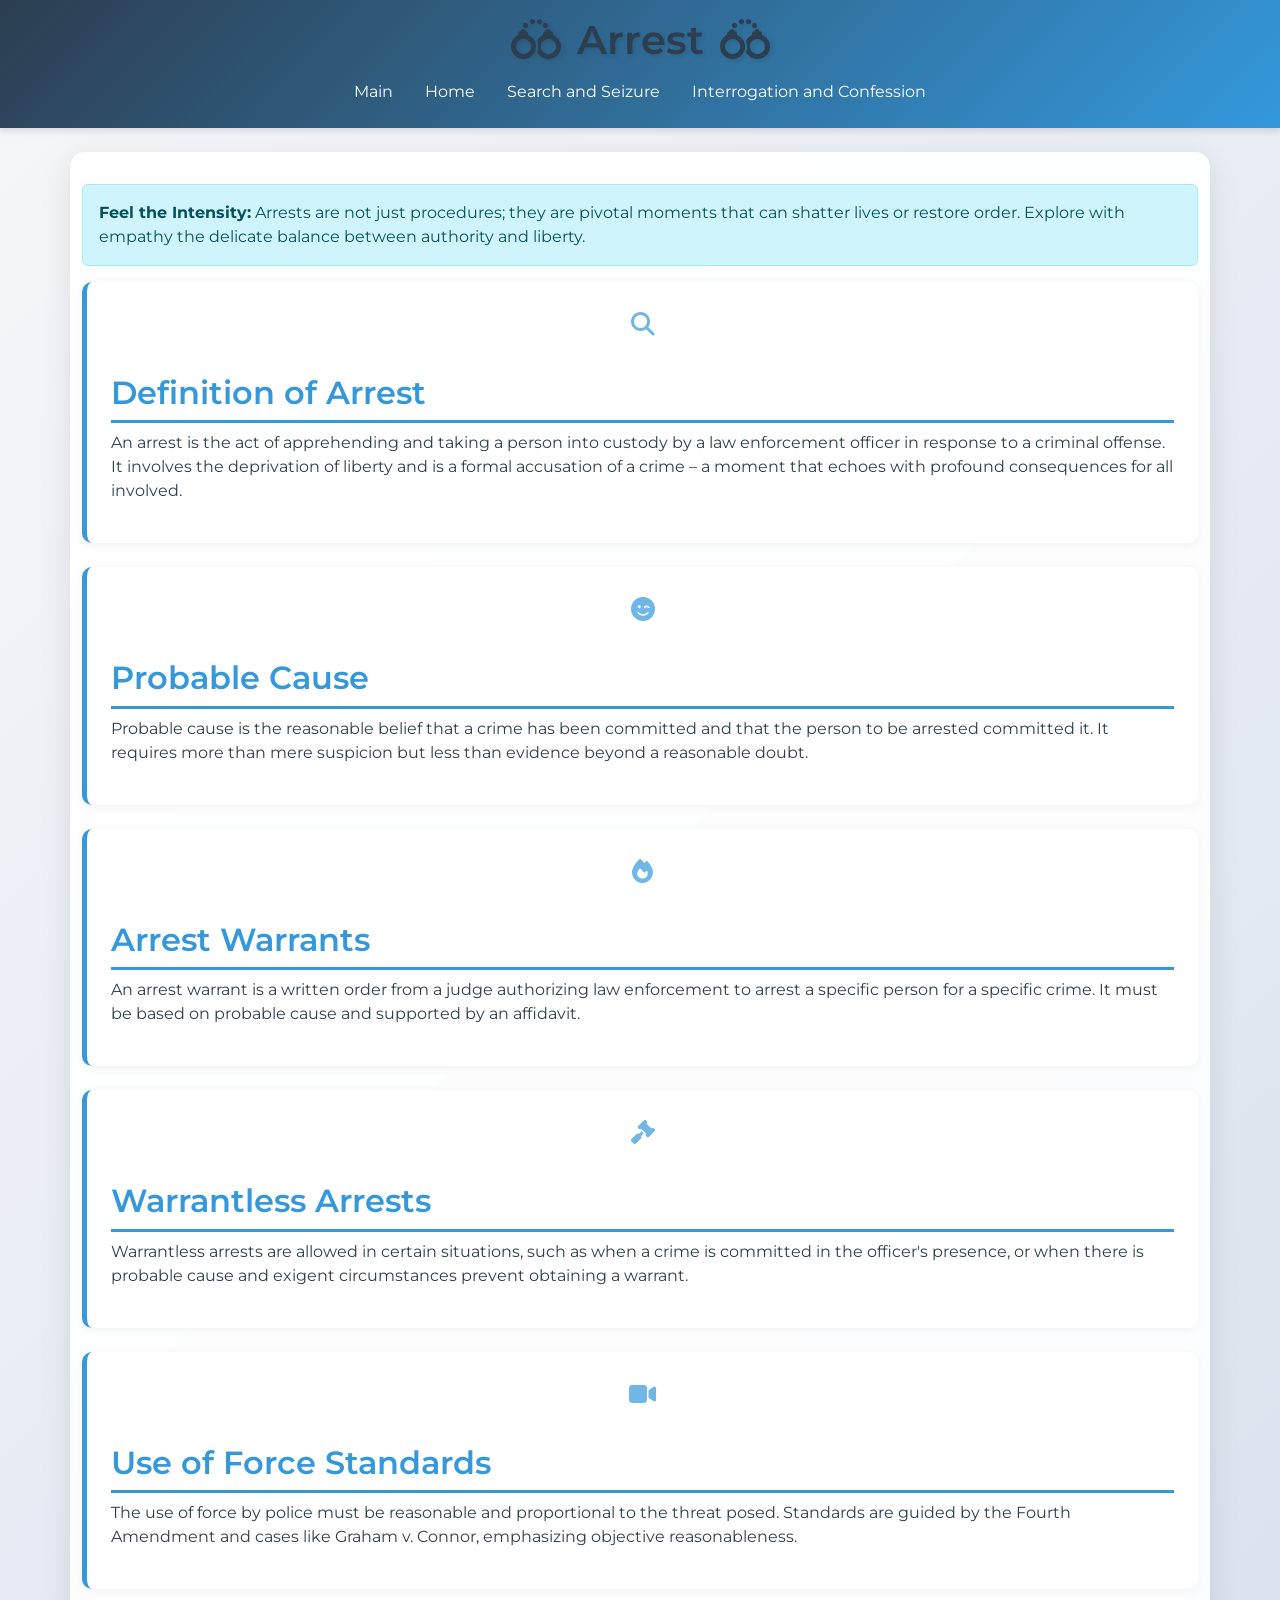
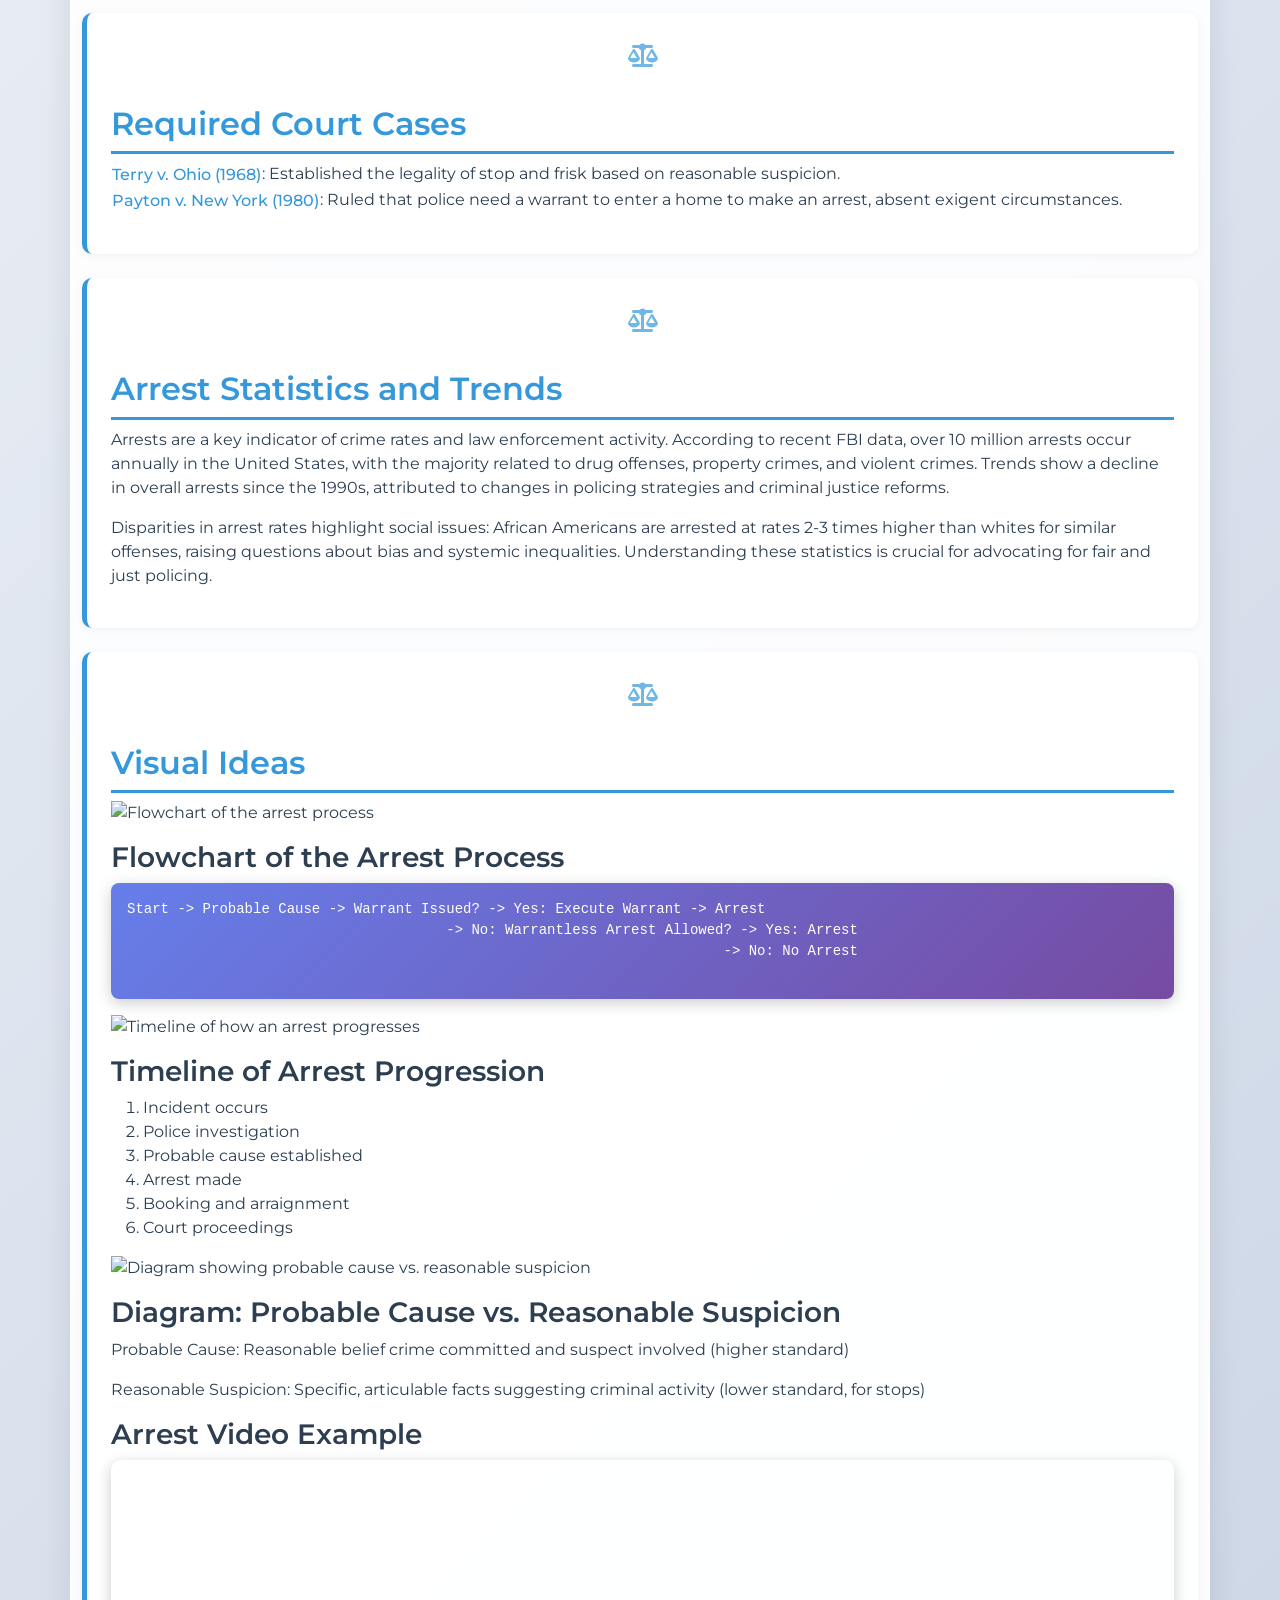
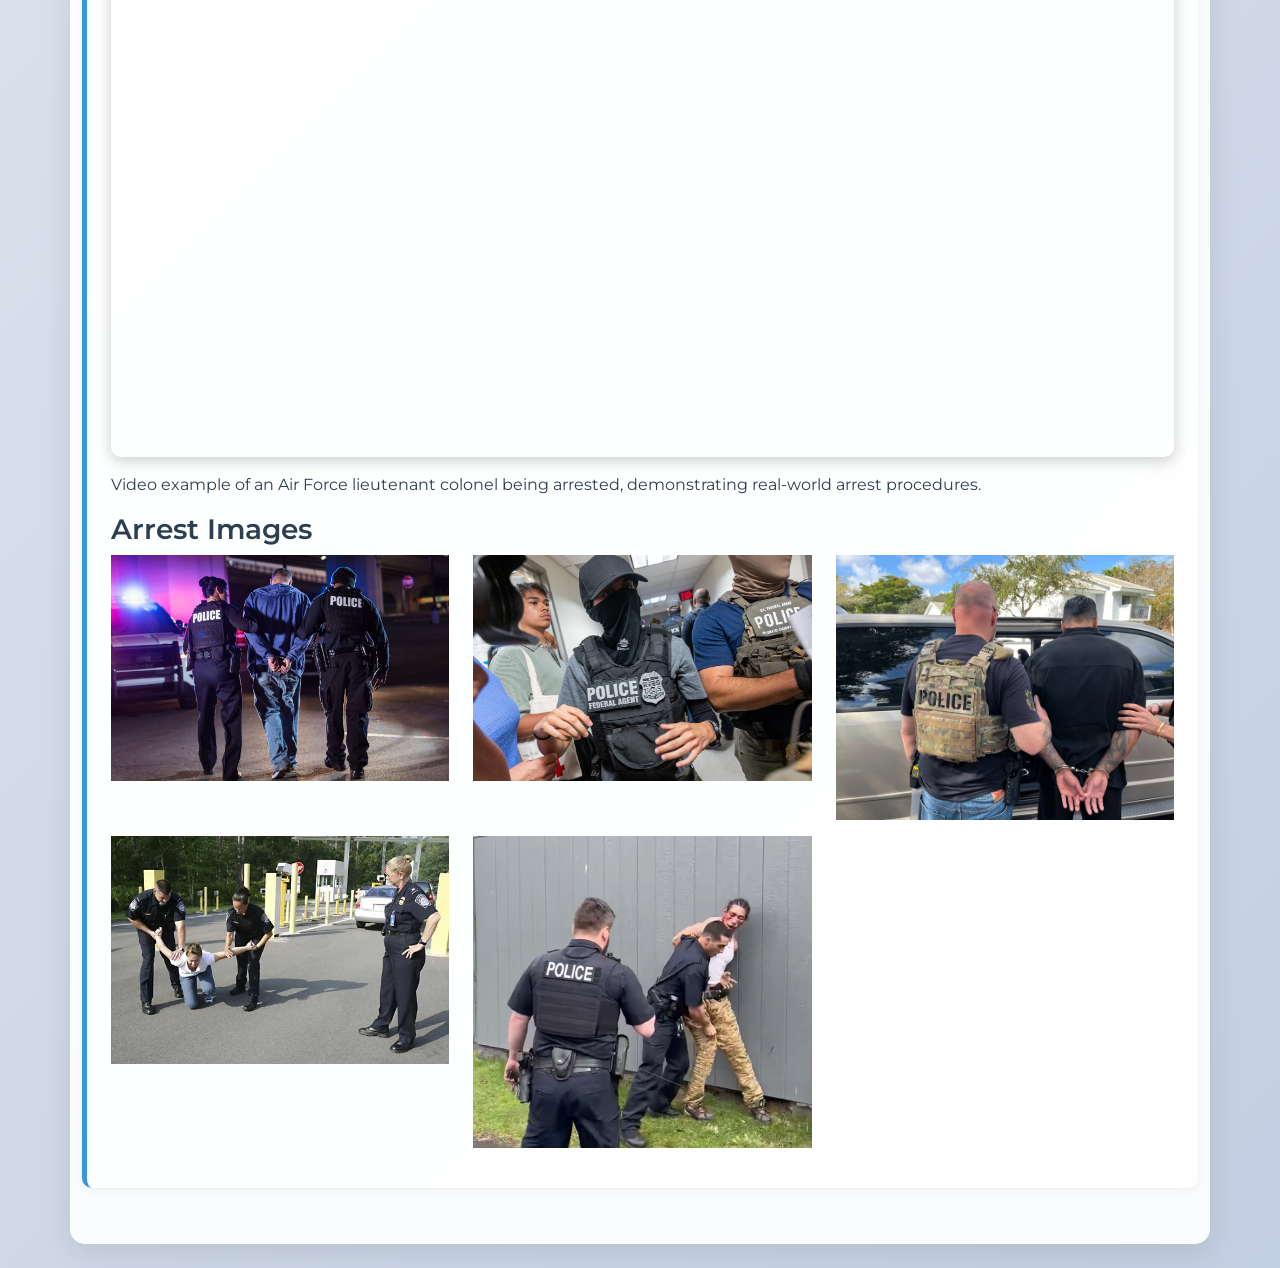
==== aresst.html @ c032b179 ":3" ====
<!DOCTYPE html>
<html lang="en">
<head>
    <meta charset="UTF-8">
    <meta name="viewport" content="width=device-width, initial-scale=1.0">
    <title>Arrest - Criminal Justice Education</title>
    <link href="https://cdn.jsdelivr.net/npm/bootstrap@5.3.0/dist/css/bootstrap.min.css" rel="stylesheet">
    <link rel="stylesheet" href="https://cdnjs.cloudflare.com/ajax/libs/font-awesome/6.4.0/css/all.min.css">
    <link rel="stylesheet" href="style.css">
</head>
<body>
    <header class="bg-dark text-white py-3">
        <div class="container">
            <h1 class="text-center"><i class="fas fa-handcuffs me-3"></i>Arrest<i class="fas fa-handcuffs ms-3"></i></h1>
            <nav>
                <ul class="nav justify-content-center">
                    <li class="nav-item"><a class="nav-link text-white" href="index.html">Main</a></li>
                    <li class="nav-item"><a class="nav-link text-white" href="Home.html">Home</a></li>
                    <li class="nav-item"><a class="nav-link text-white" href="SAS.html">Search and Seizure</a></li>
                    <li class="nav-item"><a class="nav-link text-white" href="confession.html">Interrogation and Confession</a></li>
                </ul>
            </nav>
        </div>
    </header>
    <main class="container my-4">
        <div class="alert alert-info" role="alert">
            <strong>Feel the Intensity:</strong> Arrests are not just procedures; they are pivotal moments that can shatter lives or restore order. Explore with empathy the delicate balance between authority and liberty.
        </div>
        <section class="mb-4">
            <h2>Definition of Arrest</h2>
            <p>An arrest is the act of apprehending and taking a person into custody by a law enforcement officer in response to a criminal offense. It involves the deprivation of liberty and is a formal accusation of a crime – a moment that echoes with profound consequences for all involved.</p>
        </section>
        <section class="mb-4">
            <h2>Probable Cause</h2>
            <p>Probable cause is the reasonable belief that a crime has been committed and that the person to be arrested committed it. It requires more than mere suspicion but less than evidence beyond a reasonable doubt.</p>
        </section>
        <section class="mb-4">
            <h2>Arrest Warrants</h2>
            <p>An arrest warrant is a written order from a judge authorizing law enforcement to arrest a specific person for a specific crime. It must be based on probable cause and supported by an affidavit.</p>
        </section>
        <section class="mb-4">
            <h2>Warrantless Arrests</h2>
            <p>Warrantless arrests are allowed in certain situations, such as when a crime is committed in the officer's presence, or when there is probable cause and exigent circumstances prevent obtaining a warrant.</p>
        </section>
        <section class="mb-4">
            <h2>Use of Force Standards</h2>
            <p>The use of force by police must be reasonable and proportional to the threat posed. Standards are guided by the Fourth Amendment and cases like Graham v. Connor, emphasizing objective reasonableness.</p>
        </section>
        <section class="mb-4">
            <h2>Required Court Cases</h2>
            <ul class="list-unstyled">
                <li><button type="button" class="btn btn-link p-0" data-bs-toggle="modal" data-bs-target="#terryModal">Terry v. Ohio (1968)</button>: Established the legality of stop and frisk based on reasonable suspicion.</li>
                <li><button type="button" class="btn btn-link p-0" data-bs-toggle="modal" data-bs-target="#paytonModal">Payton v. New York (1980)</button>: Ruled that police need a warrant to enter a home to make an arrest, absent exigent circumstances.</li>
            </ul>
        </section>
        <section class="mb-4">
            <h2>Arrest Statistics and Trends</h2>
            <p>Arrests are a key indicator of crime rates and law enforcement activity. According to recent FBI data, over 10 million arrests occur annually in the United States, with the majority related to drug offenses, property crimes, and violent crimes. Trends show a decline in overall arrests since the 1990s, attributed to changes in policing strategies and criminal justice reforms.</p>
            <p>Disparities in arrest rates highlight social issues: African Americans are arrested at rates 2-3 times higher than whites for similar offenses, raising questions about bias and systemic inequalities. Understanding these statistics is crucial for advocating for fair and just policing.</p>
        </section>
        <section class="mb-4">
            <h2>Visual Ideas</h2>
            <img src="images/arrest_flowchart.jpg" alt="Flowchart of the arrest process" class="img-fluid mb-3">
            <h3>Flowchart of the Arrest Process</h3>
            <pre>
Start -> Probable Cause -> Warrant Issued? -> Yes: Execute Warrant -> Arrest
                                      -> No: Warrantless Arrest Allowed? -> Yes: Arrest
                                                                       -> No: No Arrest
            </pre>
            <img src="images/arrest_timeline.jpg" alt="Timeline of how an arrest progresses" class="img-fluid mb-3">
            <h3>Timeline of Arrest Progression</h3>
            <ol>
                <li>Incident occurs</li>
                <li>Police investigation</li>
                <li>Probable cause established</li>
                <li>Arrest made</li>
                <li>Booking and arraignment</li>
                <li>Court proceedings</li>
            </ol>
            <img src="images/probable_cause_diagram.jpg" alt="Diagram showing probable cause vs. reasonable suspicion" class="img-fluid mb-3">
            <h3>Diagram: Probable Cause vs. Reasonable Suspicion</h3>
            <p>Probable Cause: Reasonable belief crime committed and suspect involved (higher standard)</p>
            <p>Reasonable Suspicion: Specific, articulable facts suggesting criminal activity (lower standard, for stops)</p>
            <h3>Arrest Video Example</h3>
            <div class="ratio ratio-16x9 mb-3">
                <iframe width="560" height="315" src="https://www.youtube.com/embed/EtViJt5tF10?si=zy9klTlZizuIsmFe" title="YouTube video player" frameborder="0" allow="accelerometer; autoplay; clipboard-write; encrypted-media; gyroscope; picture-in-picture; web-share" referrerpolicy="strict-origin-when-cross-origin" allowfullscreen></iframe>
            </div>
            <p>Video example of an Air Force lieutenant colonel being arrested, demonstrating real-world arrest procedures.</p>
            <h3>Arrest Images</h3>
            <div class="row">
                <div class="col-md-4 mb-3">
                    <img src="images/Arrest/Arrest_1.jpg" alt="Arrest scene 1" class="img-fluid">
                </div>
                <div class="col-md-4 mb-3">
                    <img src="images/Arrest/Arrest_2.jpg" alt="Arrest scene 2" class="img-fluid">
                </div>
                <div class="col-md-4 mb-3">
                    <img src="images/Arrest/Arrest_3.jpeg" alt="Arrest scene 3" class="img-fluid">
                </div>
                <div class="col-md-4 mb-3">
                    <img src="images/Arrest/Arrest_4.webp" alt="Arrest scene 4" class="img-fluid">
                </div>
                <div class="col-md-4 mb-3">
                    <img src="images/Arrest/Arrest_5.avif" alt="Arrest scene 5" class="img-fluid">
                </div>
            </div>
        </section>
    </main>

    <!-- Modals -->
    <div class="modal fade" id="terryModal" tabindex="-1">
        <div class="modal-dialog">
            <div class="modal-content">
                <div class="modal-header">
                    <h5 class="modal-title">Terry v. Ohio (1968)</h5>
                    <button type="button" class="btn-close" data-bs-dismiss="modal"></button>
                </div>
                <div class="modal-body">
                    <p>This landmark Supreme Court case established the "stop and frisk" doctrine. It allows police to briefly detain and pat down suspects based on reasonable suspicion of criminal activity, rather than requiring probable cause for a full search.</p>
                </div>
            </div>
        </div>
    </div>

    <div class="modal fade" id="paytonModal" tabindex="-1">
        <div class="modal-dialog">
            <div class="modal-content">
                <div class="modal-header">
                    <h5 class="modal-title">Payton v. New York (1980)</h5>
                    <button type="button" class="btn-close" data-bs-dismiss="modal"></button>
                </div>
                <div class="modal-body">
                    <p>The Court ruled that police generally need a warrant to enter a suspect's home to make an arrest. This decision strengthened Fourth Amendment protections against warrantless home entries, except in cases of exigent circumstances.</p>
                </div>
            </div>
        </div>
    </div>

    <script src="https://cdn.jsdelivr.net/npm/bootstrap@5.3.0/dist/js/bootstrap.bundle.min.js"></script>
</body>
</html>
---- style.css ----
/* Import Google Fonts */
@import url('https://fonts.googleapis.com/css2?family=Montserrat:wght@300;400;500;600;700&display=swap');

/* Custom styles for Criminal Justice Education site */
body {
    font-family: 'Montserrat', sans-serif;
    background: linear-gradient(135deg, #f5f7fa 0%, #c3cfe2 100%);
    min-height: 100vh;
    color: #2c3e50;
}

header {
    background: linear-gradient(135deg, #2c3e50 0%, #3498db 100%);
    box-shadow: 0 4px 6px rgba(0, 0, 0, 0.1);
}

h1, h2, h3 {
    font-weight: 600;
    color: #2c3e50;
}

h1 {
    font-size: 2.5rem;
    text-shadow: 2px 2px 4px rgba(0, 0, 0, 0.1);
}

h2 {
    color: #3498db;
    border-bottom: 3px solid #3498db;
    padding-bottom: 0.5rem;
    margin-top: 2rem;
}

main {
    background: rgba(255, 255, 255, 0.9);
    border-radius: 15px;
    box-shadow: 0 8px 32px rgba(0, 0, 0, 0.1);
    backdrop-filter: blur(10px);
    margin: 2rem auto;
    padding: 2rem;
}

section {
    margin-bottom: 2rem;
    padding: 1.5rem;
    background: rgba(255, 255, 255, 0.8);
    border-radius: 10px;
    box-shadow: 0 2px 10px rgba(0, 0, 0, 0.05);
    transition: transform 0.3s ease, box-shadow 0.3s ease;
}

section:hover {
    transform: translateY(-5px);
    box-shadow: 0 4px 20px rgba(0, 0, 0, 0.1);
}

pre {
    background: linear-gradient(135deg, #667eea 0%, #764ba2 100%);
    color: white;
    padding: 1rem;
    border-radius: 8px;
    font-family: 'Courier New', monospace;
    box-shadow: 0 4px 15px rgba(0, 0, 0, 0.2);
}

.table {
    background: white;
    border-radius: 8px;
    overflow: hidden;
    box-shadow: 0 2px 10px rgba(0, 0, 0, 0.1);
}

.btn-link {
    color: #3498db;
    font-weight: 500;
    text-decoration: none;
    transition: color 0.3s ease;
}

.btn-link:hover {
    color: #2980b9;
    text-decoration: underline;
}

.modal-content {
    border-radius: 15px;
    border: none;
    box-shadow: 0 10px 40px rgba(0, 0, 0, 0.2);
}

.modal-header {
    background: linear-gradient(135deg, #3498db 0%, #2980b9 100%);
    color: white;
    border-radius: 15px 15px 0 0;
}

.modal-body {
    background: #f8f9fa;
    padding: 2rem;
}

.ratio {
    border-radius: 10px;
    overflow: hidden;
    box-shadow: 0 4px 15px rgba(0, 0, 0, 0.2);
}

/* Add some justice-themed icons */
section::before {
    content: "\f24e"; /* fa-balance-scale */
    font-family: "Font Awesome 6 Free";
    font-weight: 900;
    font-size: 1.5rem;
    display: block;
    text-align: center;
    margin-bottom: 1rem;
    color: #3498db;
    opacity: 0.7;
}

/* Different icons for different sections */
section:nth-child(1)::before { content: "\f0e3"; } /* fa-handcuffs for arrest */
section:nth-child(2)::before { content: "\f002"; } /* fa-search for search */
section:nth-child(3)::before { content: "\f4da"; } /* fa-book for warrants */
section:nth-child(4)::before { content: "\f06d"; } /* fa-fire-extinguisher for force */
section:nth-child(5)::before { content: "\f0e3"; } /* fa-handcuffs for cases */
section:nth-child(6)::before { content: "\f03d"; } /* fa-image for visuals */

/* Add animations */
@keyframes fadeInUp {
    from {
        opacity: 0;
        transform: translateY(30px);
    }
    to {
        opacity: 1;
        transform: translateY(0);
    }
}

section {
    animation: fadeInUp 0.6s ease-out;
}

/* Button hover effects */
.btn-link {
    position: relative;
    overflow: hidden;
}

.btn-link::before {
    content: '';
    position: absolute;
    bottom: 0;
    left: 0;
    width: 0;
    height: 2px;
    background: #3498db;
    transition: width 0.3s ease;
}

.btn-link:hover::before {
    width: 100%;
}

/* Card-like sections */
section {
    border-left: 5px solid #3498db;
}

/* Responsive adjustments */
@media (max-width: 768px) {
    h1 {
        font-size: 2rem;
    }
    main {
        margin: 1rem;
        padding: 1rem;
    }
    section {
        padding: 1rem;
    }
}

/* Custom scrollbar */
::-webkit-scrollbar {
    width: 8px;
}

::-webkit-scrollbar-track {
    background: #f1f1f1;
}

::-webkit-scrollbar-thumb {
    background: #3498db;
    border-radius: 4px;
}

::-webkit-scrollbar-thumb:hover {
    background: #2980b9;
}
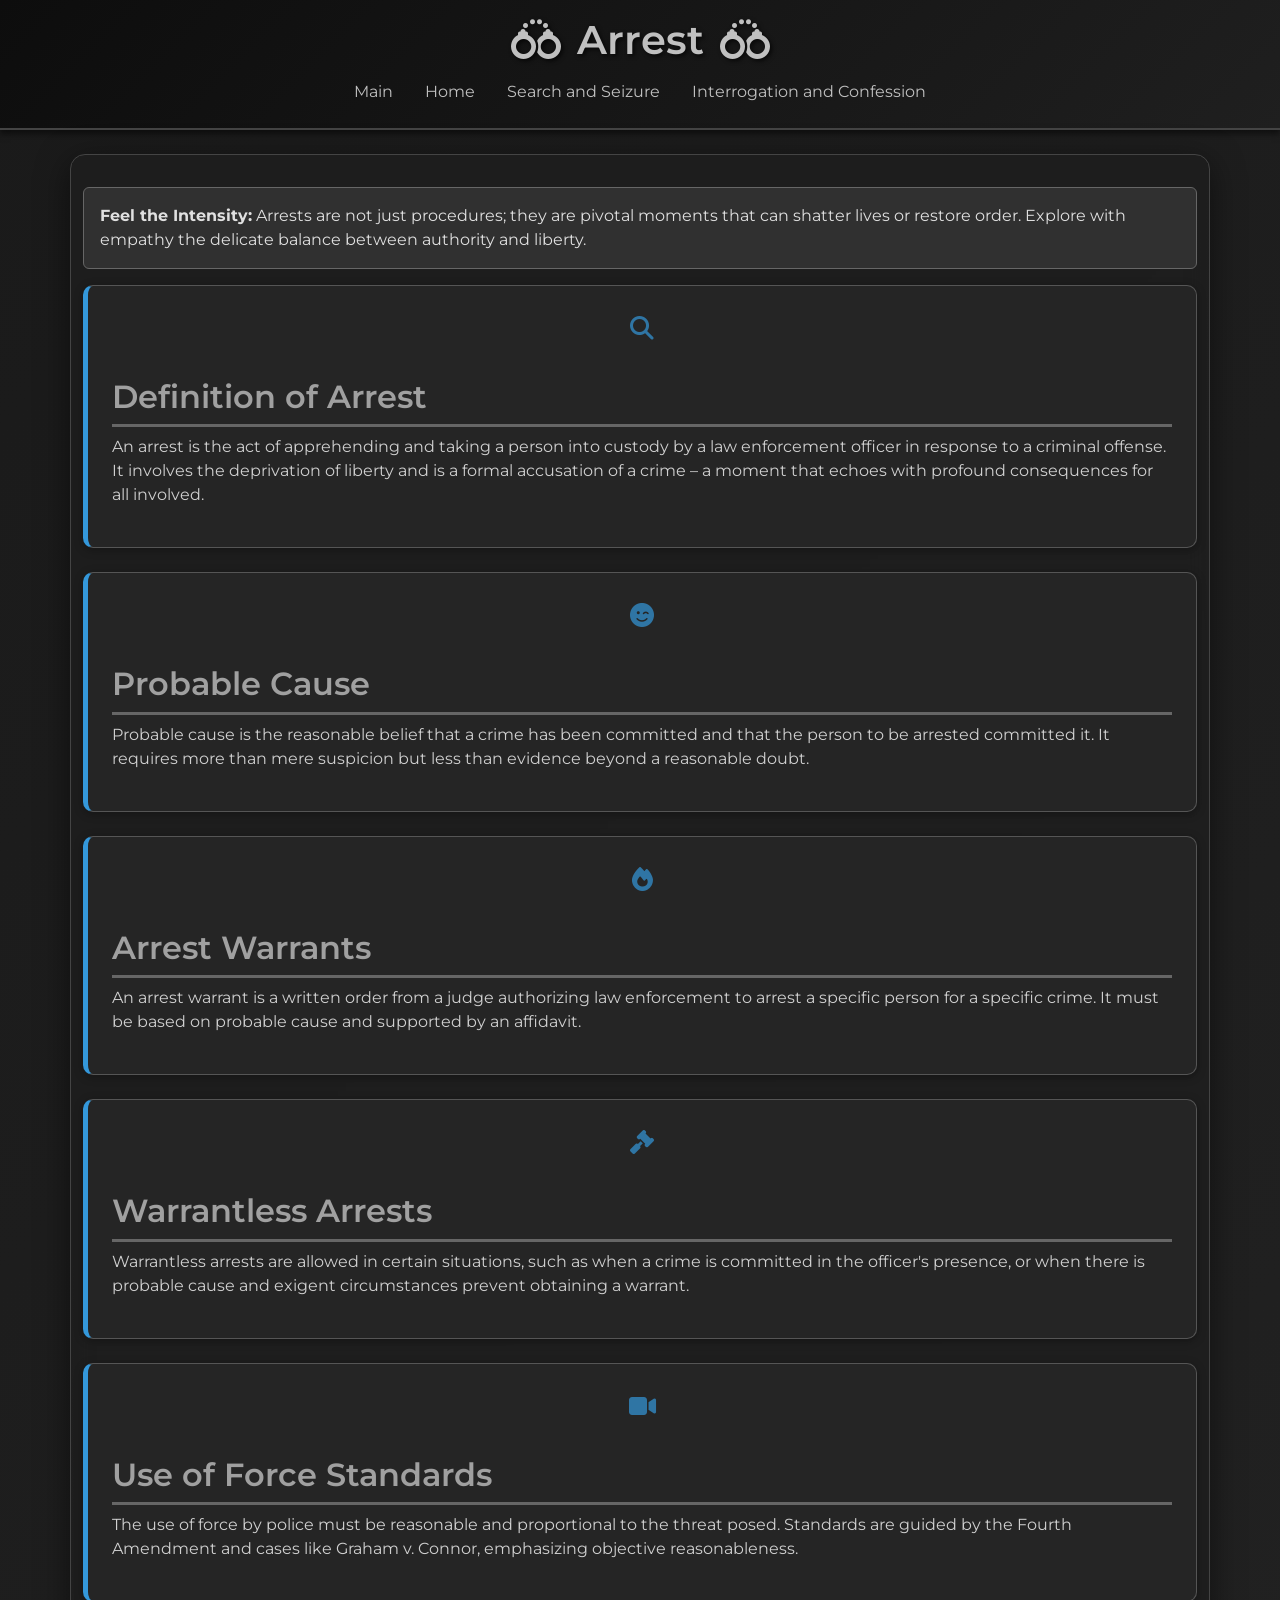
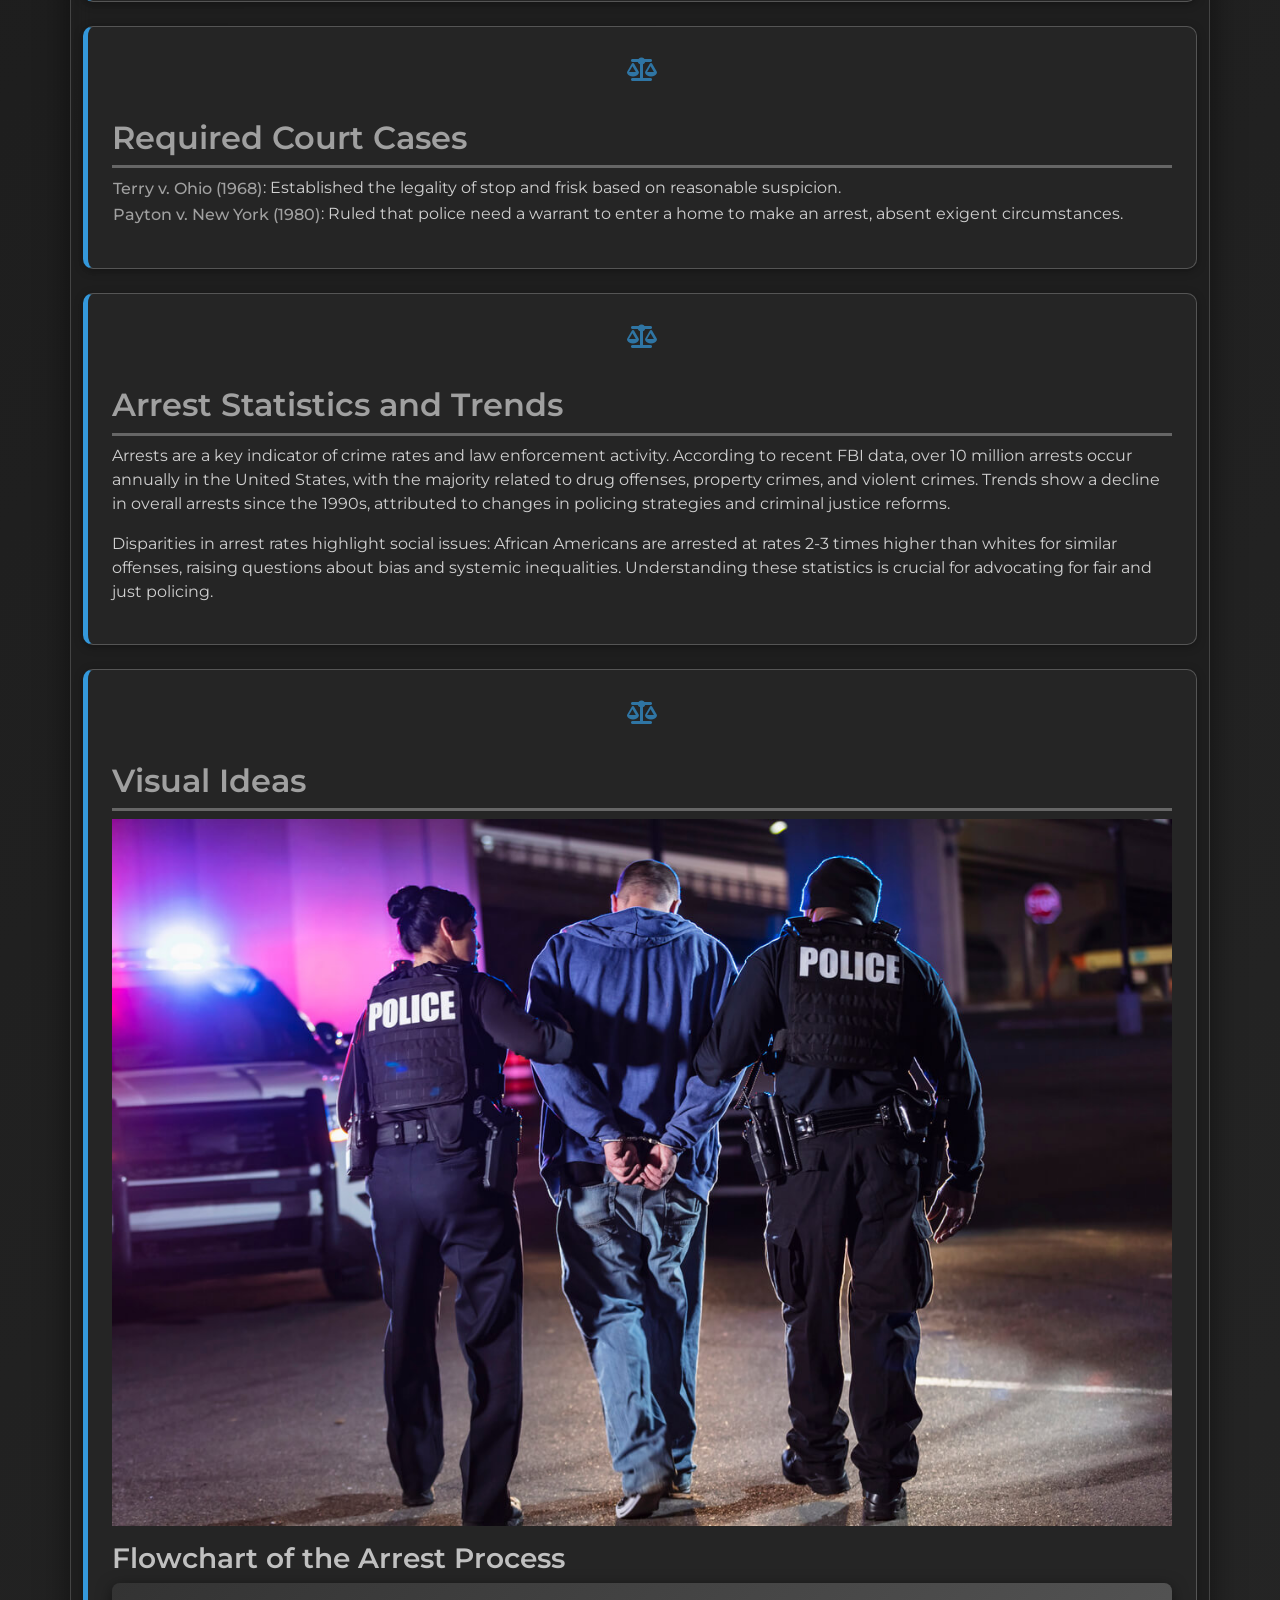
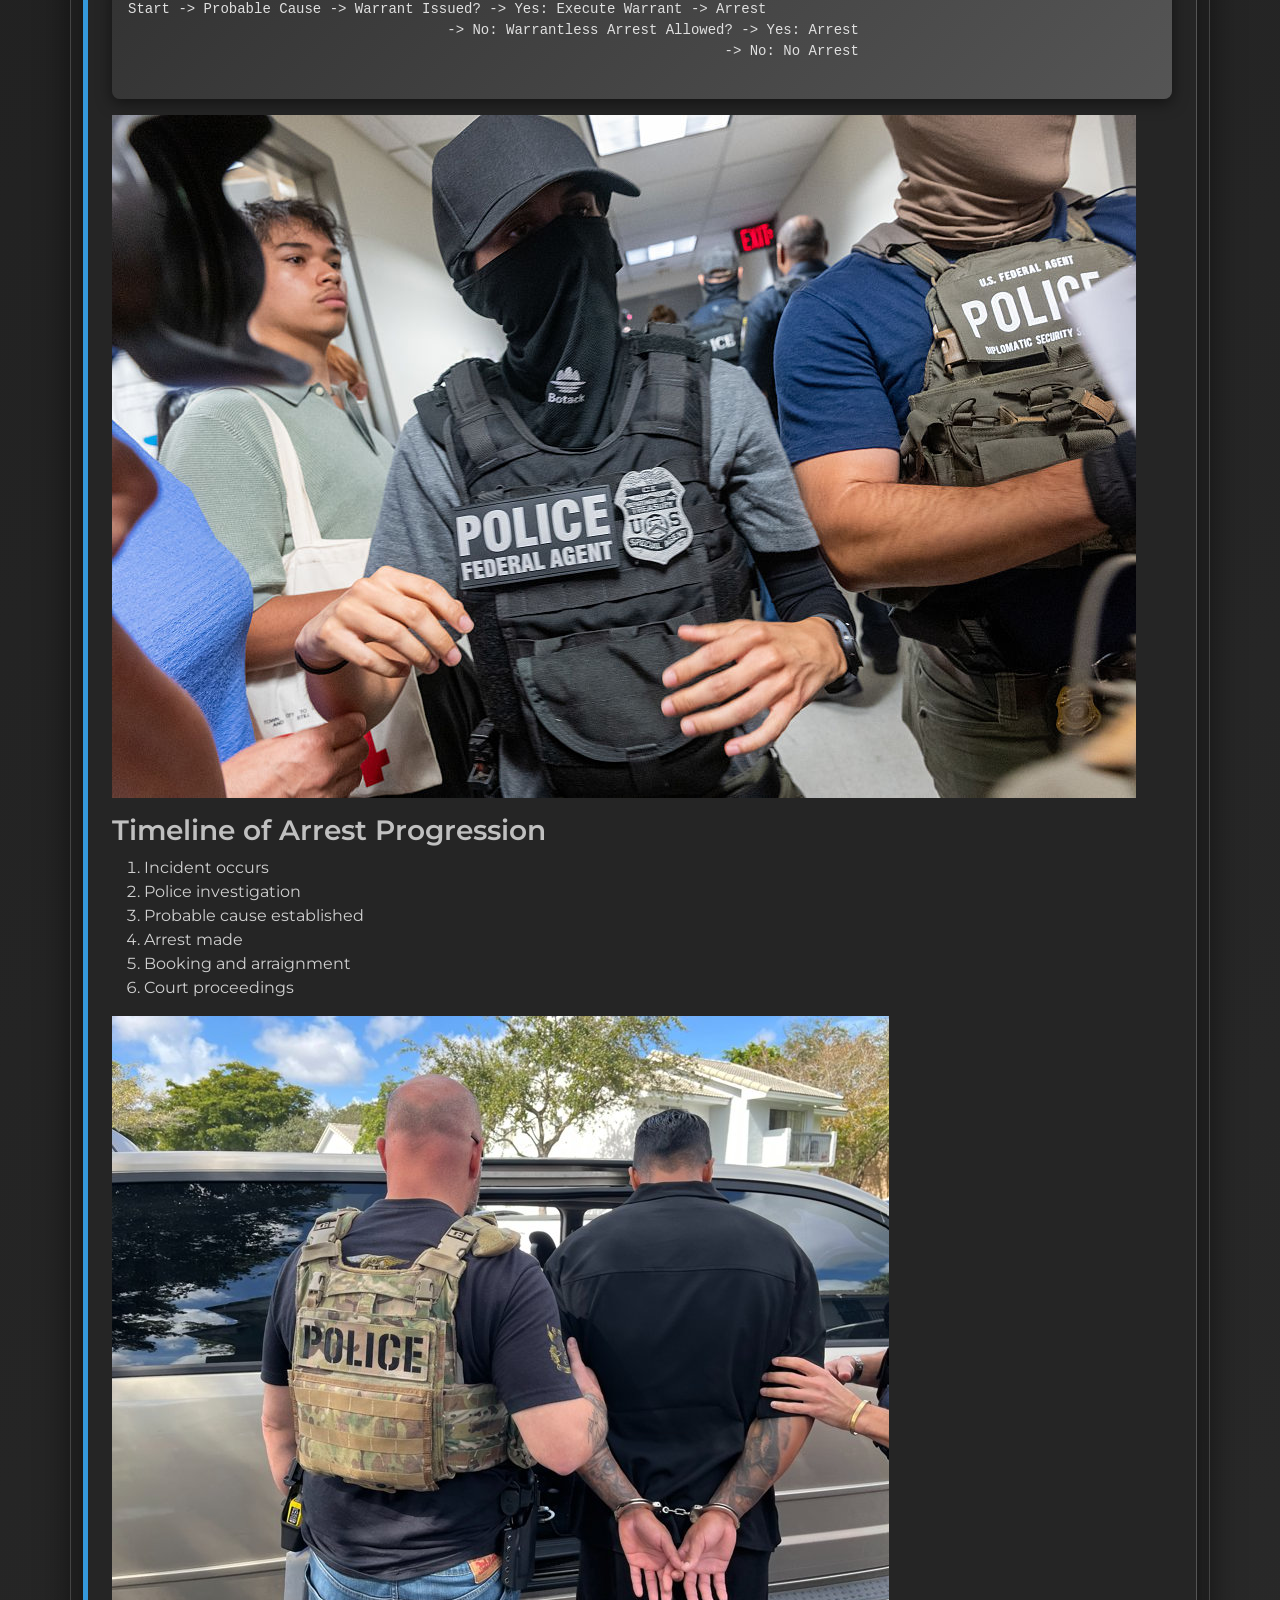
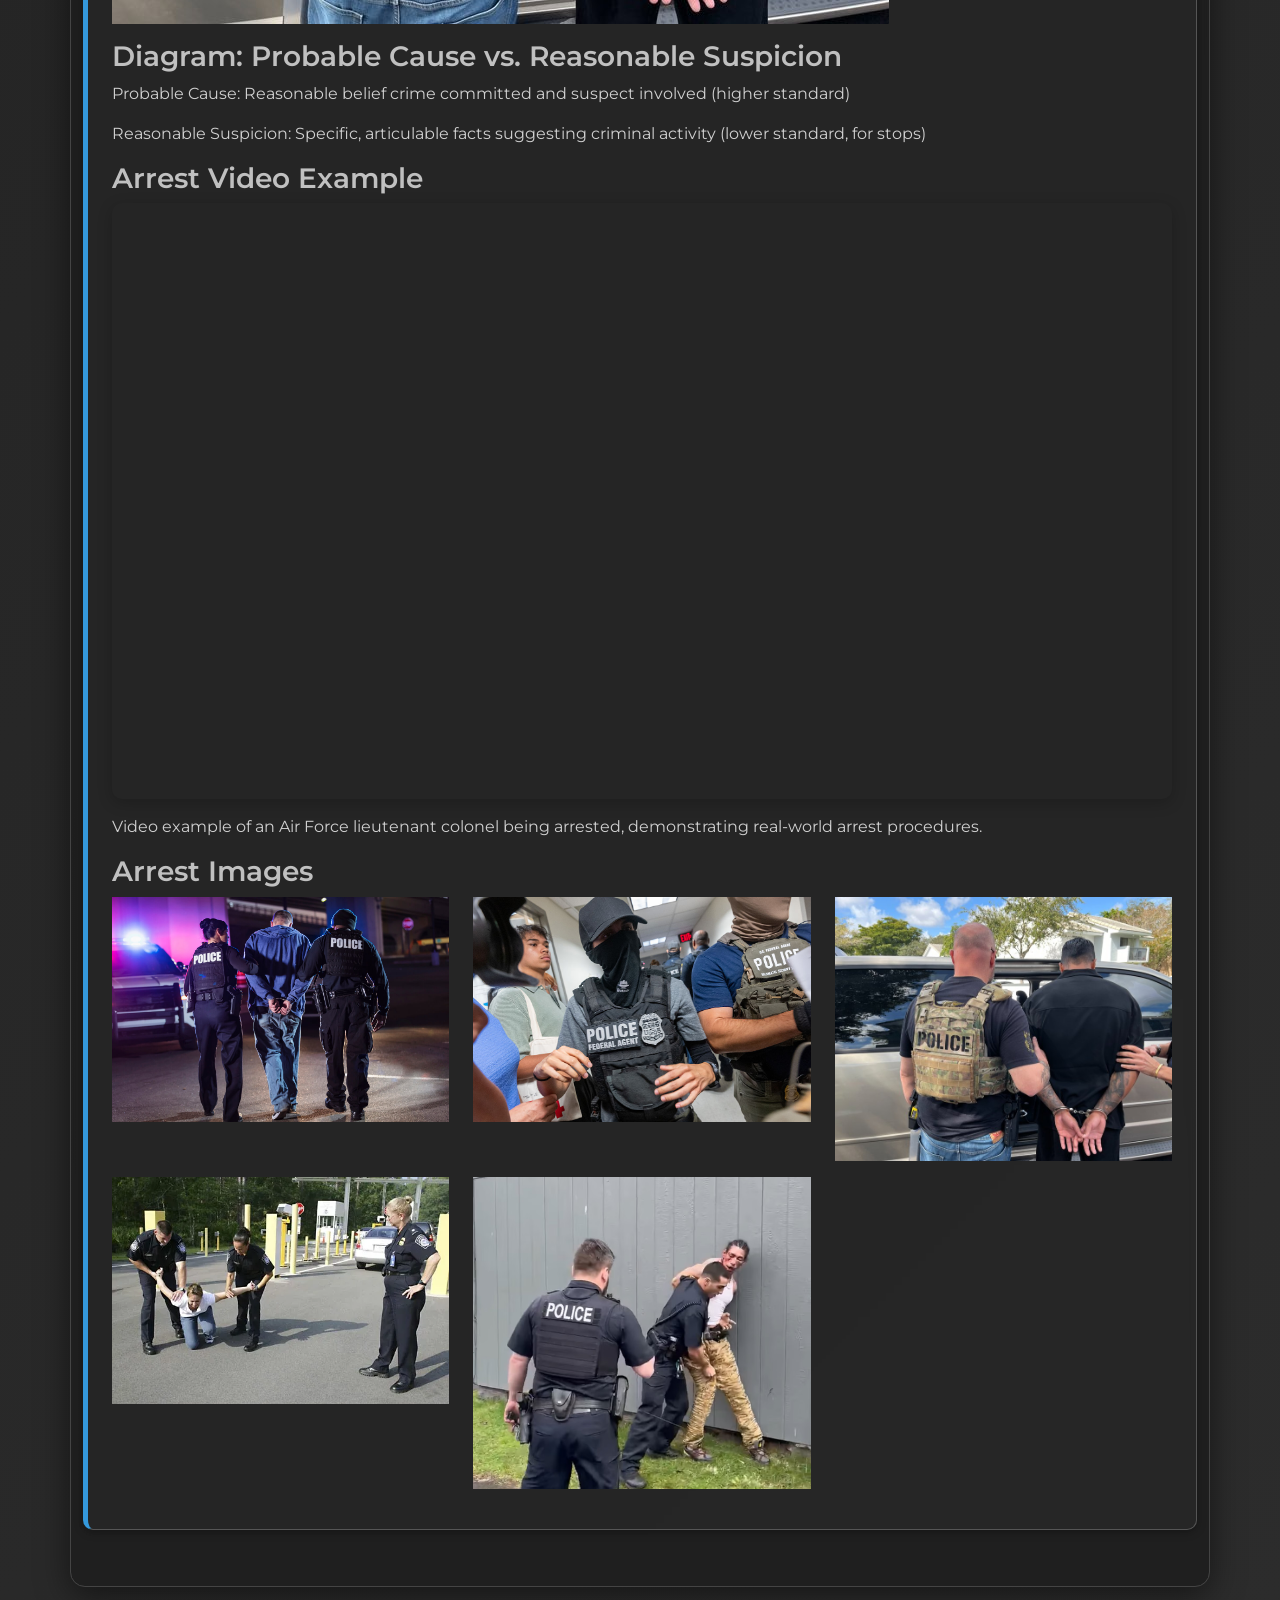
==== commit b093010f: "Reworks" ====
--- a/aresst.html
+++ b/aresst.html
@@ -60,14 +60,14 @@
         </section>
         <section class="mb-4">
             <h2>Visual Ideas</h2>
-            <img src="images/arrest_flowchart.jpg" alt="Flowchart of the arrest process" class="img-fluid mb-3">
+            <img src="images/Arrest/Arrest_1.jpg" alt="Flowchart of the arrest process" class="img-fluid mb-3">
             <h3>Flowchart of the Arrest Process</h3>
             <pre>
 Start -> Probable Cause -> Warrant Issued? -> Yes: Execute Warrant -> Arrest
                                       -> No: Warrantless Arrest Allowed? -> Yes: Arrest
                                                                        -> No: No Arrest
             </pre>
-            <img src="images/arrest_timeline.jpg" alt="Timeline of how an arrest progresses" class="img-fluid mb-3">
+            <img src="images/Arrest/Arrest_2.jpg" alt="Timeline of how an arrest progresses" class="img-fluid mb-3">
             <h3>Timeline of Arrest Progression</h3>
             <ol>
                 <li>Incident occurs</li>
@@ -77,7 +77,7 @@
                 <li>Booking and arraignment</li>
                 <li>Court proceedings</li>
             </ol>
-            <img src="images/probable_cause_diagram.jpg" alt="Diagram showing probable cause vs. reasonable suspicion" class="img-fluid mb-3">
+            <img src="images/Arrest/Arrest_3.jpeg" alt="Diagram showing probable cause vs. reasonable suspicion" class="img-fluid mb-3">
             <h3>Diagram: Probable Cause vs. Reasonable Suspicion</h3>
             <p>Probable Cause: Reasonable belief crime committed and suspect involved (higher standard)</p>
             <p>Reasonable Suspicion: Specific, articulable facts suggesting criminal activity (lower standard, for stops)</p>
--- a/style.css
+++ b/style.css
@@ -1,85 +1,134 @@
 /* Import Google Fonts */
 @import url('https://fonts.googleapis.com/css2?family=Montserrat:wght@300;400;500;600;700&display=swap');
 
-/* Custom styles for Criminal Justice Education site */
+/* Custom styles for Criminal Justice Education site - Gloomy Theme */
 body {
     font-family: 'Montserrat', sans-serif;
-    background: linear-gradient(135deg, #f5f7fa 0%, #c3cfe2 100%);
+    background: linear-gradient(135deg, #1a1a1a 0%, #2c2c2c 100%);
     min-height: 100vh;
-    color: #2c3e50;
+    color: #e0e0e0;
 }
 
 header {
-    background: linear-gradient(135deg, #2c3e50 0%, #3498db 100%);
-    box-shadow: 0 4px 6px rgba(0, 0, 0, 0.1);
+    background: linear-gradient(135deg, #0d0d0d 0%, #1f1f1f 100%);
+    box-shadow: 0 4px 6px rgba(0, 0, 0, 0.5);
+    border-bottom: 2px solid #444;
 }
 
 h1, h2, h3 {
     font-weight: 600;
-    color: #2c3e50;
+    color: #c0c0c0;
 }
 
 h1 {
     font-size: 2.5rem;
-    text-shadow: 2px 2px 4px rgba(0, 0, 0, 0.1);
+    text-shadow: 2px 2px 4px rgba(0, 0, 0, 0.7);
 }
 
 h2 {
-    color: #3498db;
-    border-bottom: 3px solid #3498db;
+    color: #a0a0a0;
+    border-bottom: 3px solid #666;
     padding-bottom: 0.5rem;
     margin-top: 2rem;
 }
 
 main {
-    background: rgba(255, 255, 255, 0.9);
+    background: rgba(30, 30, 30, 0.9);
     border-radius: 15px;
-    box-shadow: 0 8px 32px rgba(0, 0, 0, 0.1);
+    box-shadow: 0 8px 32px rgba(0, 0, 0, 0.5);
     backdrop-filter: blur(10px);
     margin: 2rem auto;
     padding: 2rem;
+    border: 1px solid #444;
 }
 
 section {
     margin-bottom: 2rem;
     padding: 1.5rem;
-    background: rgba(255, 255, 255, 0.8);
+    background: rgba(40, 40, 40, 0.8);
     border-radius: 10px;
-    box-shadow: 0 2px 10px rgba(0, 0, 0, 0.05);
+    box-shadow: 0 2px 10px rgba(0, 0, 0, 0.3);
     transition: transform 0.3s ease, box-shadow 0.3s ease;
+    border: 1px solid #555;
 }
 
 section:hover {
     transform: translateY(-5px);
-    box-shadow: 0 4px 20px rgba(0, 0, 0, 0.1);
+    box-shadow: 0 4px 20px rgba(0, 0, 0, 0.5);
+}
+
+p, li {
+    color: #d0d0d0;
+}
+
+.alert {
+    background: rgba(50, 50, 50, 0.9);
+    border: 1px solid #666;
+    color: #e0e0e0;
+}
+
+.table {
+    background: rgba(30, 30, 30, 0.9);
+    color: #e0e0e0;
+    border-radius: 8px;
+    overflow: hidden;
+    box-shadow: 0 2px 10px rgba(0, 0, 0, 0.3);
+}
+
+.table th, .table td {
+    border-color: #555;
+}
+
+.nav-link {
+    color: #c0c0c0 !important;
+}
+
+.nav-link:hover {
+    color: #ffffff !important;
+}
+
+.blockquote {
+    border-left: 5px solid #666;
+    color: #b0b0b0;
+}
+
+.blockquote-footer {
+    color: #888;
+}
+
+.btn-link {
+    color: #a0a0a0;
+    font-weight: 500;
+    text-decoration: none;
+    transition: color 0.3s ease;
+}
+
+.btn-link:hover {
+    color: #ffffff;
+    text-decoration: underline;
+}
+
+.modal-content {
+    background: #2a2a2a;
+    color: #e0e0e0;
+    border: 1px solid #555;
+}
+
+.modal-header {
+    border-bottom: 1px solid #555;
+}
+
+.modal-body {
+    color: #d0d0d0;
 }
 
 pre {
-    background: linear-gradient(135deg, #667eea 0%, #764ba2 100%);
-    color: white;
+    background: linear-gradient(135deg, #333 0%, #555 100%);
+    color: #e0e0e0;
     padding: 1rem;
     border-radius: 8px;
     font-family: 'Courier New', monospace;
-    box-shadow: 0 4px 15px rgba(0, 0, 0, 0.2);
-}
-
-.table {
-    background: white;
-    border-radius: 8px;
-    overflow: hidden;
-    box-shadow: 0 2px 10px rgba(0, 0, 0, 0.1);
-}
-
-.btn-link {
-    color: #3498db;
-    font-weight: 500;
-    text-decoration: none;
-    transition: color 0.3s ease;
-}
-
-.btn-link:hover {
-    color: #2980b9;
-    text-decoration: underline;
+    box-shadow: 0 4px 15px rgba(0, 0, 0, 0.5);
 }
 
 .modal-content {
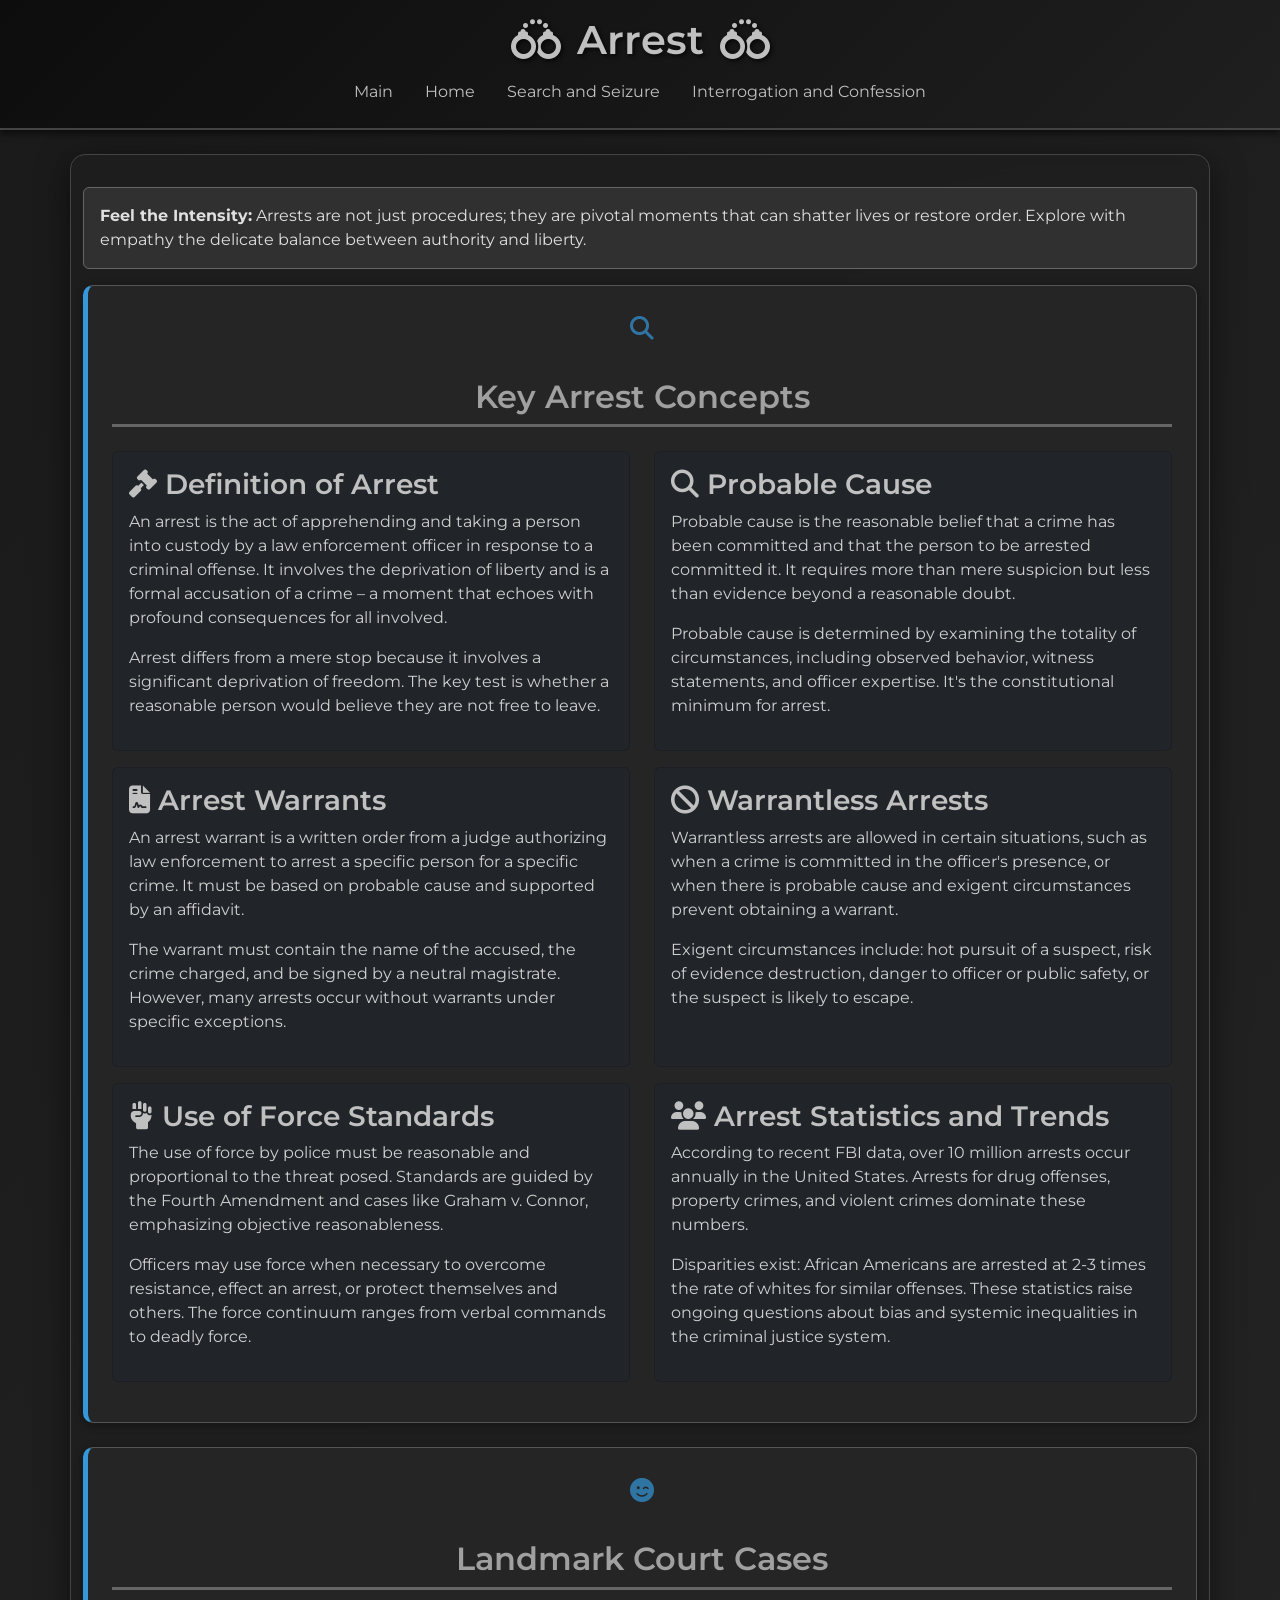
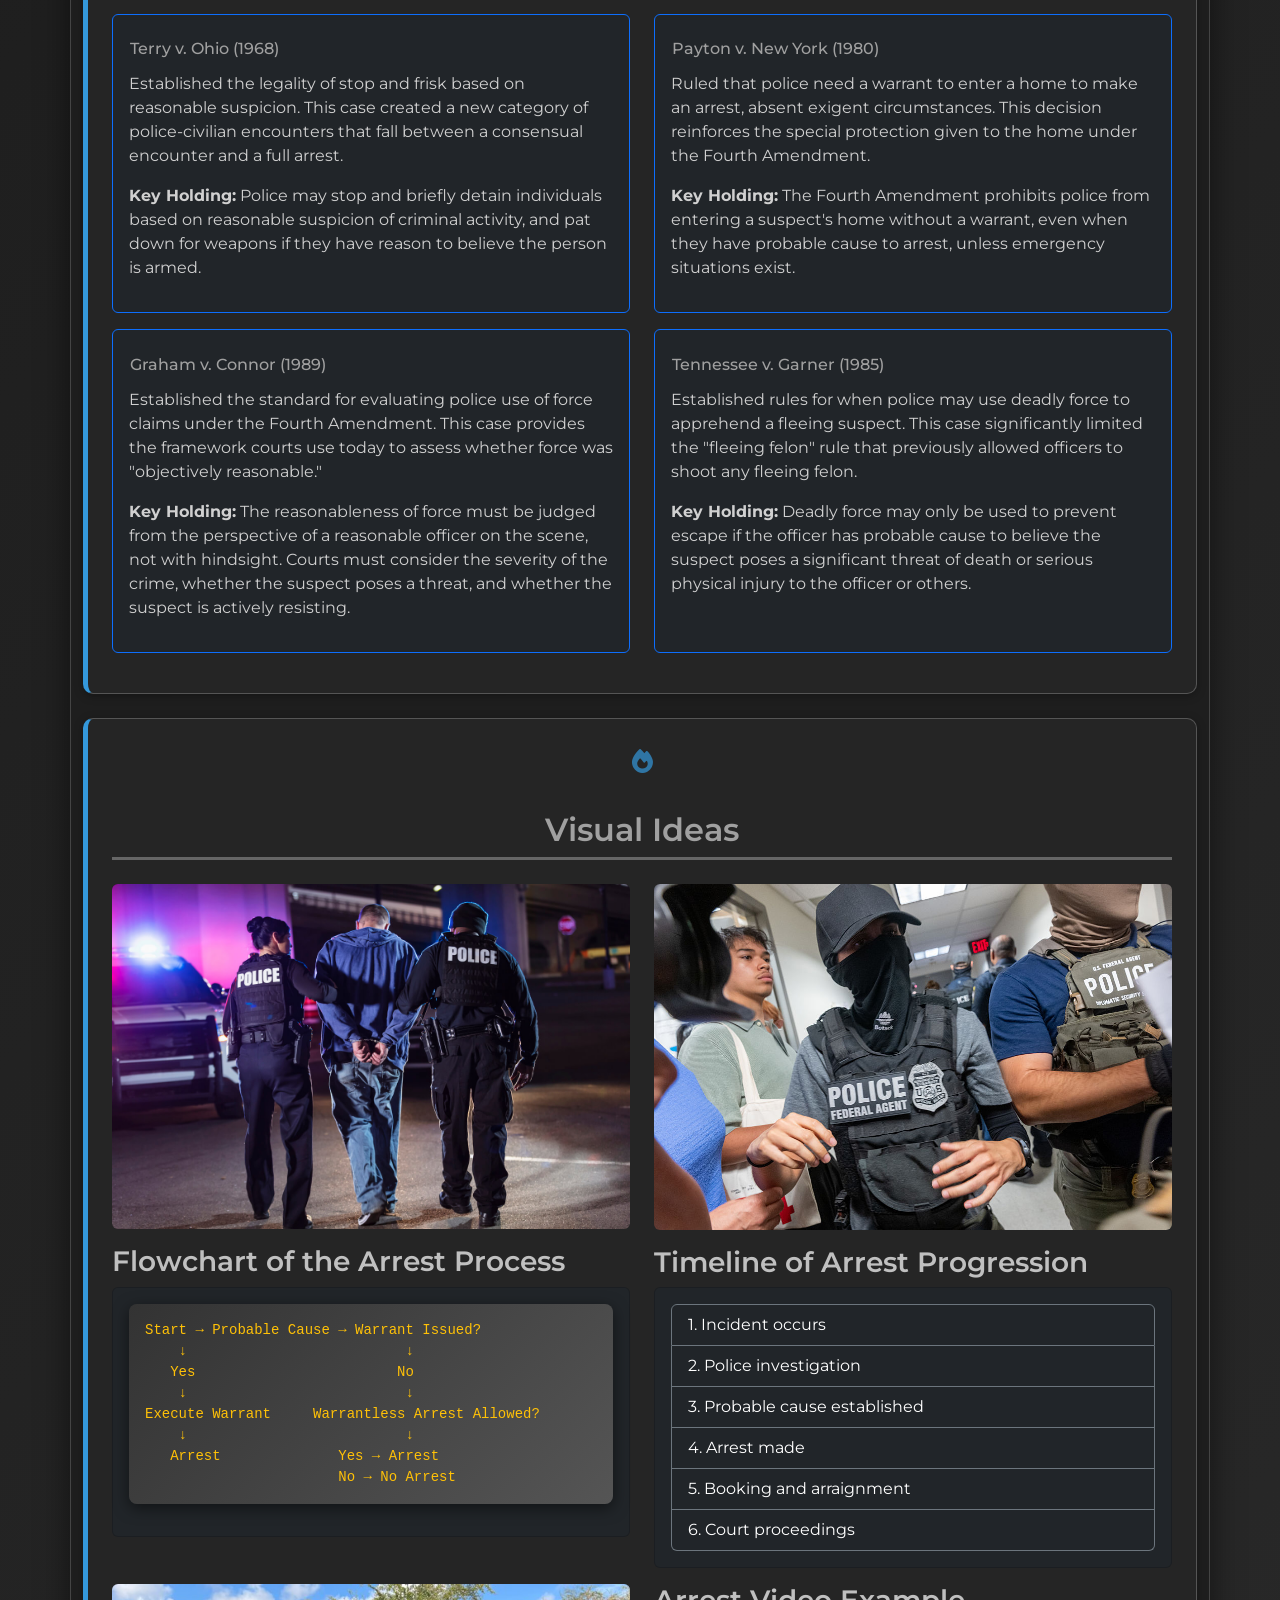
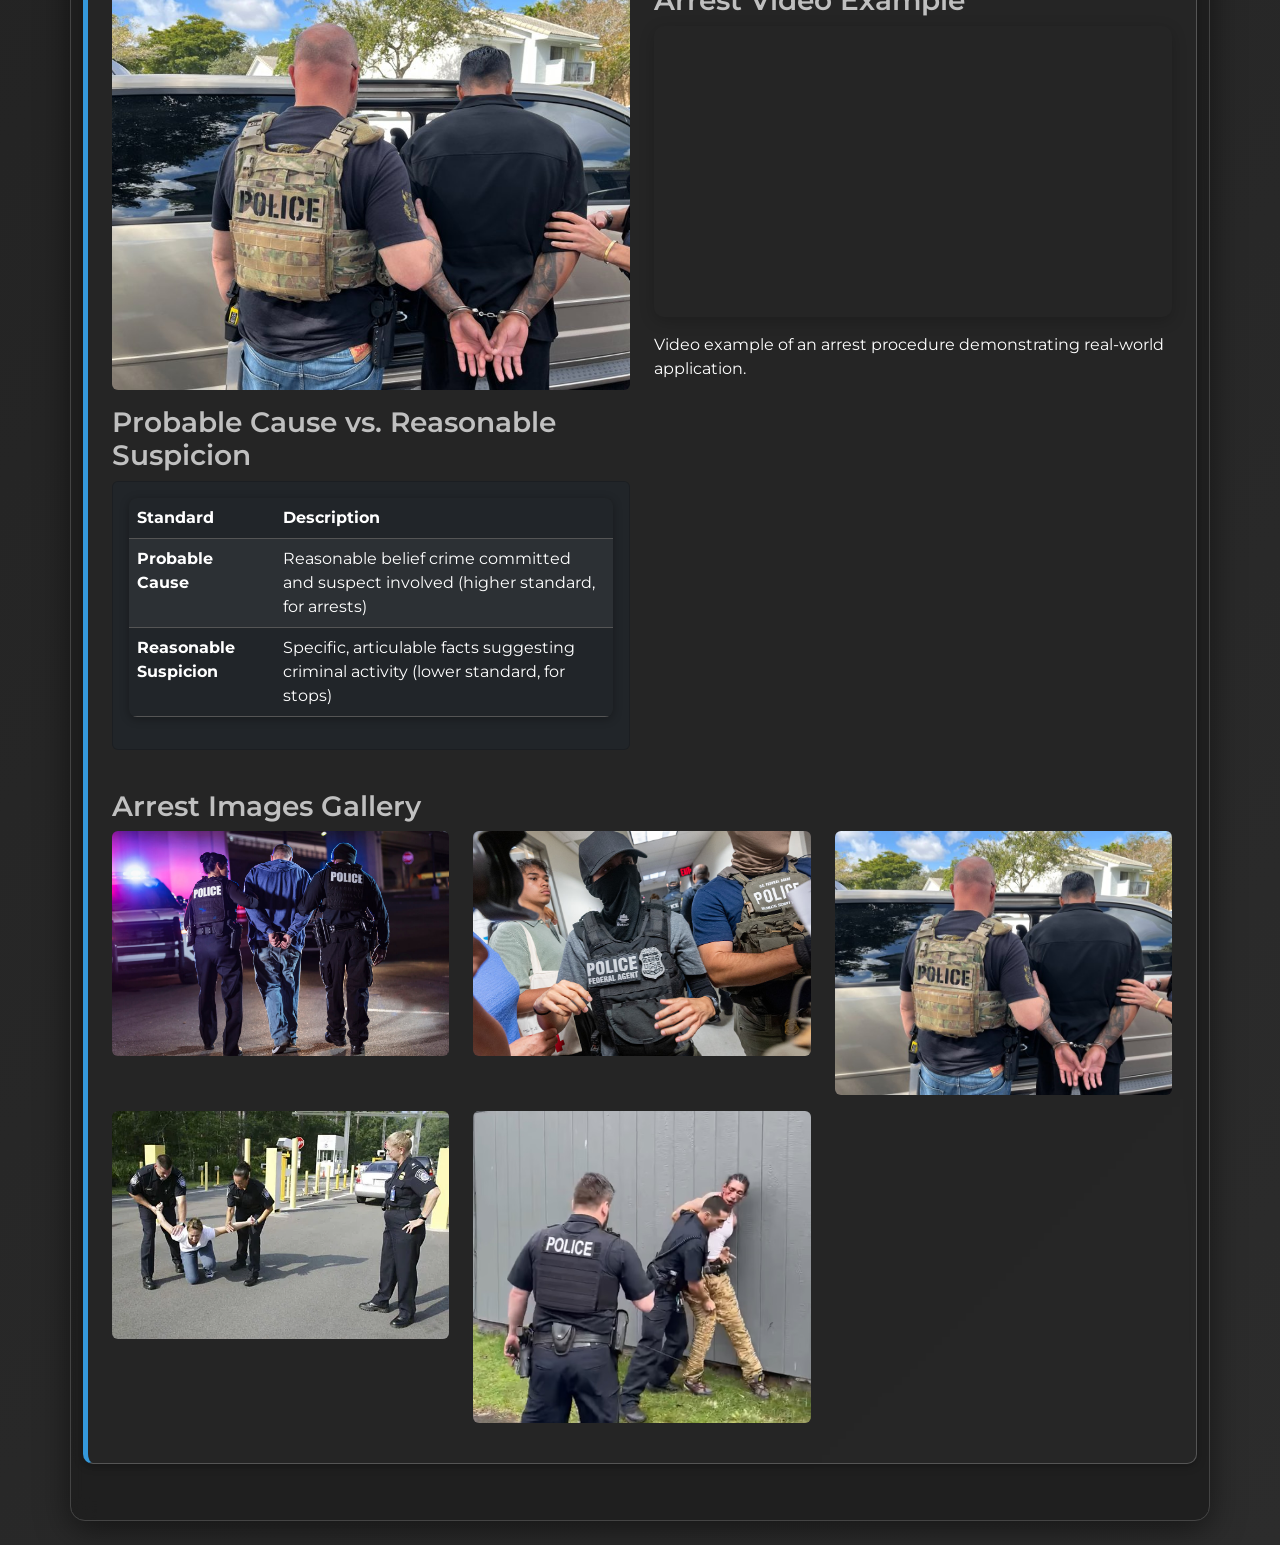
==== commit 546ab7f6: "REworks" ====
--- a/aresst.html
+++ b/aresst.html
@@ -26,82 +26,197 @@
         <div class="alert alert-info" role="alert">
             <strong>Feel the Intensity:</strong> Arrests are not just procedures; they are pivotal moments that can shatter lives or restore order. Explore with empathy the delicate balance between authority and liberty.
         </div>
+        
+        <!-- Key Concepts Section - Converted to Columns -->
         <section class="mb-4">
-            <h2>Definition of Arrest</h2>
-            <p>An arrest is the act of apprehending and taking a person into custody by a law enforcement officer in response to a criminal offense. It involves the deprivation of liberty and is a formal accusation of a crime – a moment that echoes with profound consequences for all involved.</p>
+            <h2 class="text-center mb-4">Key Arrest Concepts</h2>
+            <div class="row">
+                <div class="col-md-6 mb-3">
+                    <div class="card h-100 bg-dark text-white">
+                        <div class="card-body">
+                            <h3><i class="fas fa-gavel me-2"></i>Definition of Arrest</h3>
+                            <p>An arrest is the act of apprehending and taking a person into custody by a law enforcement officer in response to a criminal offense. It involves the deprivation of liberty and is a formal accusation of a crime – a moment that echoes with profound consequences for all involved.</p>
+                            <p>Arrest differs from a mere stop because it involves a significant deprivation of freedom. The key test is whether a reasonable person would believe they are not free to leave.</p>
+                        </div>
+                    </div>
+                </div>
+                <div class="col-md-6 mb-3">
+                    <div class="card h-100 bg-dark text-white">
+                        <div class="card-body">
+                            <h3><i class="fas fa-search me-2"></i>Probable Cause</h3>
+                            <p>Probable cause is the reasonable belief that a crime has been committed and that the person to be arrested committed it. It requires more than mere suspicion but less than evidence beyond a reasonable doubt.</p>
+                            <p>Probable cause is determined by examining the totality of circumstances, including observed behavior, witness statements, and officer expertise. It's the constitutional minimum for arrest.</p>
+                        </div>
+                    </div>
+                </div>
+                <div class="col-md-6 mb-3">
+                    <div class="card h-100 bg-dark text-white">
+                        <div class="card-body">
+                            <h3><i class="fas fa-file-contract me-2"></i>Arrest Warrants</h3>
+                            <p>An arrest warrant is a written order from a judge authorizing law enforcement to arrest a specific person for a specific crime. It must be based on probable cause and supported by an affidavit.</p>
+                            <p>The warrant must contain the name of the accused, the crime charged, and be signed by a neutral magistrate. However, many arrests occur without warrants under specific exceptions.</p>
+                        </div>
+                    </div>
+                </div>
+                <div class="col-md-6 mb-3">
+                    <div class="card h-100 bg-dark text-white">
+                        <div class="card-body">
+                            <h3><i class="fas fa-ban me-2"></i>Warrantless Arrests</h3>
+                            <p>Warrantless arrests are allowed in certain situations, such as when a crime is committed in the officer's presence, or when there is probable cause and exigent circumstances prevent obtaining a warrant.</p>
+                            <p>Exigent circumstances include: hot pursuit of a suspect, risk of evidence destruction, danger to officer or public safety, or the suspect is likely to escape.</p>
+                        </div>
+                    </div>
+                </div>
+                <div class="col-md-6 mb-3">
+                    <div class="card h-100 bg-dark text-white">
+                        <div class="card-body">
+                            <h3><i class="fas fa-fist-raised me-2"></i>Use of Force Standards</h3>
+                            <p>The use of force by police must be reasonable and proportional to the threat posed. Standards are guided by the Fourth Amendment and cases like Graham v. Connor, emphasizing objective reasonableness.</p>
+                            <p>Officers may use force when necessary to overcome resistance, effect an arrest, or protect themselves and others. The force continuum ranges from verbal commands to deadly force.</p>
+                        </div>
+                    </div>
+                </div>
+                <div class="col-md-6 mb-3">
+                    <div class="card h-100 bg-dark text-white">
+                        <div class="card-body">
+                            <h3><i class="fas fa-users me-2"></i>Arrest Statistics and Trends</h3>
+                            <p>According to recent FBI data, over 10 million arrests occur annually in the United States. Arrests for drug offenses, property crimes, and violent crimes dominate these numbers.</p>
+                            <p>Disparities exist: African Americans are arrested at 2-3 times the rate of whites for similar offenses. These statistics raise ongoing questions about bias and systemic inequalities in the criminal justice system.</p>
+                        </div>
+                    </div>
+                </div>
+            </div>
         </section>
+
+        <!-- Required Court Cases - Converted to Columns -->
         <section class="mb-4">
-            <h2>Probable Cause</h2>
-            <p>Probable cause is the reasonable belief that a crime has been committed and that the person to be arrested committed it. It requires more than mere suspicion but less than evidence beyond a reasonable doubt.</p>
+            <h2 class="text-center mb-4">Landmark Court Cases</h2>
+            <div class="row">
+                <div class="col-md-6 mb-3">
+                    <div class="card h-100 bg-dark text-white border-primary">
+                        <div class="card-body">
+                            <h3><button type="button" class="btn btn-link p-0" data-bs-toggle="modal" data-bs-target="#terryModal">Terry v. Ohio (1968)</button></h3>
+                            <p>Established the legality of stop and frisk based on reasonable suspicion. This case created a new category of police-civilian encounters that fall between a consensual encounter and a full arrest.</p>
+                            <p><strong>Key Holding:</strong> Police may stop and briefly detain individuals based on reasonable suspicion of criminal activity, and pat down for weapons if they have reason to believe the person is armed.</p>
+                        </div>
+                    </div>
+                </div>
+                <div class="col-md-6 mb-3">
+                    <div class="card h-100 bg-dark text-white border-primary">
+                        <div class="card-body">
+                            <h3><button type="button" class="btn btn-link p-0" data-bs-toggle="modal" data-bs-target="#paytonModal">Payton v. New York (1980)</button></h3>
+                            <p>Ruled that police need a warrant to enter a home to make an arrest, absent exigent circumstances. This decision reinforces the special protection given to the home under the Fourth Amendment.</p>
+                            <p><strong>Key Holding:</strong> The Fourth Amendment prohibits police from entering a suspect's home without a warrant, even when they have probable cause to arrest, unless emergency situations exist.</p>
+                        </div>
+                    </div>
+                </div>
+                <div class="col-md-6 mb-3">
+                    <div class="card h-100 bg-dark text-white border-primary">
+                        <div class="card-body">
+                            <h3><button type="button" class="btn btn-link p-0" data-bs-toggle="modal" data-bs-target="#grahamModal">Graham v. Connor (1989)</button></h3>
+                            <p>Established the standard for evaluating police use of force claims under the Fourth Amendment. This case provides the framework courts use today to assess whether force was "objectively reasonable."</p>
+                            <p><strong>Key Holding:</strong> The reasonableness of force must be judged from the perspective of a reasonable officer on the scene, not with hindsight. Courts must consider the severity of the crime, whether the suspect poses a threat, and whether the suspect is actively resisting.</p>
+                        </div>
+                    </div>
+                </div>
+                <div class="col-md-6 mb-3">
+                    <div class="card h-100 bg-dark text-white border-primary">
+                        <div class="card-body">
+                            <h3><button type="button" class="btn btn-link p-0" data-bs-toggle="modal" data-bs-target="#garnerModal">Tennessee v. Garner (1985)</button></h3>
+                            <p>Established rules for when police may use deadly force to apprehend a fleeing suspect. This case significantly limited the "fleeing felon" rule that previously allowed officers to shoot any fleeing felon.</p>
+                            <p><strong>Key Holding:</strong> Deadly force may only be used to prevent escape if the officer has probable cause to believe the suspect poses a significant threat of death or serious physical injury to the officer or others.</p>
+                        </div>
+                    </div>
+                </div>
+            </div>
         </section>
+
+        <!-- Visual Ideas Section - Converted to Columns -->
         <section class="mb-4">
-            <h2>Arrest Warrants</h2>
-            <p>An arrest warrant is a written order from a judge authorizing law enforcement to arrest a specific person for a specific crime. It must be based on probable cause and supported by an affidavit.</p>
-        </section>
-        <section class="mb-4">
-            <h2>Warrantless Arrests</h2>
-            <p>Warrantless arrests are allowed in certain situations, such as when a crime is committed in the officer's presence, or when there is probable cause and exigent circumstances prevent obtaining a warrant.</p>
-        </section>
-        <section class="mb-4">
-            <h2>Use of Force Standards</h2>
-            <p>The use of force by police must be reasonable and proportional to the threat posed. Standards are guided by the Fourth Amendment and cases like Graham v. Connor, emphasizing objective reasonableness.</p>
-        </section>
-        <section class="mb-4">
-            <h2>Required Court Cases</h2>
-            <ul class="list-unstyled">
-                <li><button type="button" class="btn btn-link p-0" data-bs-toggle="modal" data-bs-target="#terryModal">Terry v. Ohio (1968)</button>: Established the legality of stop and frisk based on reasonable suspicion.</li>
-                <li><button type="button" class="btn btn-link p-0" data-bs-toggle="modal" data-bs-target="#paytonModal">Payton v. New York (1980)</button>: Ruled that police need a warrant to enter a home to make an arrest, absent exigent circumstances.</li>
-            </ul>
-        </section>
-        <section class="mb-4">
-            <h2>Arrest Statistics and Trends</h2>
-            <p>Arrests are a key indicator of crime rates and law enforcement activity. According to recent FBI data, over 10 million arrests occur annually in the United States, with the majority related to drug offenses, property crimes, and violent crimes. Trends show a decline in overall arrests since the 1990s, attributed to changes in policing strategies and criminal justice reforms.</p>
-            <p>Disparities in arrest rates highlight social issues: African Americans are arrested at rates 2-3 times higher than whites for similar offenses, raising questions about bias and systemic inequalities. Understanding these statistics is crucial for advocating for fair and just policing.</p>
-        </section>
-        <section class="mb-4">
-            <h2>Visual Ideas</h2>
-            <img src="images/Arrest/Arrest_1.jpg" alt="Flowchart of the arrest process" class="img-fluid mb-3">
-            <h3>Flowchart of the Arrest Process</h3>
-            <pre>
-Start -> Probable Cause -> Warrant Issued? -> Yes: Execute Warrant -> Arrest
-                                      -> No: Warrantless Arrest Allowed? -> Yes: Arrest
-                                                                       -> No: No Arrest
-            </pre>
-            <img src="images/Arrest/Arrest_2.jpg" alt="Timeline of how an arrest progresses" class="img-fluid mb-3">
-            <h3>Timeline of Arrest Progression</h3>
-            <ol>
-                <li>Incident occurs</li>
-                <li>Police investigation</li>
-                <li>Probable cause established</li>
-                <li>Arrest made</li>
-                <li>Booking and arraignment</li>
-                <li>Court proceedings</li>
-            </ol>
-            <img src="images/Arrest/Arrest_3.jpeg" alt="Diagram showing probable cause vs. reasonable suspicion" class="img-fluid mb-3">
-            <h3>Diagram: Probable Cause vs. Reasonable Suspicion</h3>
-            <p>Probable Cause: Reasonable belief crime committed and suspect involved (higher standard)</p>
-            <p>Reasonable Suspicion: Specific, articulable facts suggesting criminal activity (lower standard, for stops)</p>
-            <h3>Arrest Video Example</h3>
-            <div class="ratio ratio-16x9 mb-3">
-                <iframe width="560" height="315" src="https://www.youtube.com/embed/EtViJt5tF10?si=zy9klTlZizuIsmFe" title="YouTube video player" frameborder="0" allow="accelerometer; autoplay; clipboard-write; encrypted-media; gyroscope; picture-in-picture; web-share" referrerpolicy="strict-origin-when-cross-origin" allowfullscreen></iframe>
-            </div>
-            <p>Video example of an Air Force lieutenant colonel being arrested, demonstrating real-world arrest procedures.</p>
-            <h3>Arrest Images</h3>
-            <div class="row">
-                <div class="col-md-4 mb-3">
-                    <img src="images/Arrest/Arrest_1.jpg" alt="Arrest scene 1" class="img-fluid">
-                </div>
-                <div class="col-md-4 mb-3">
-                    <img src="images/Arrest/Arrest_2.jpg" alt="Arrest scene 2" class="img-fluid">
-                </div>
-                <div class="col-md-4 mb-3">
-                    <img src="images/Arrest/Arrest_3.jpeg" alt="Arrest scene 3" class="img-fluid">
-                </div>
-                <div class="col-md-4 mb-3">
-                    <img src="images/Arrest/Arrest_4.webp" alt="Arrest scene 4" class="img-fluid">
-                </div>
-                <div class="col-md-4 mb-3">
-                    <img src="images/Arrest/Arrest_5.avif" alt="Arrest scene 5" class="img-fluid">
+            <h2 class="text-center mb-4">Visual Ideas</h2>
+            <div class="row">
+                <div class="col-md-6 mb-3">
+                    <img src="images/Arrest/Arrest_1.jpg" alt="Flowchart of the arrest process" class="img-fluid mb-3 rounded">
+                    <h3>Flowchart of the Arrest Process</h3>
+                    <div class="card bg-dark text-white">
+                        <div class="card-body">
+                            <pre class="text-warning">Start → Probable Cause → Warrant Issued?
+    ↓                          ↓
+   Yes                        No
+    ↓                          ↓
+Execute Warrant     Warrantless Arrest Allowed?
+    ↓                          ↓
+   Arrest              Yes → Arrest
+                       No → No Arrest</pre>
+                        </div>
+                    </div>
+                </div>
+                <div class="col-md-6 mb-3">
+                    <img src="images/Arrest/Arrest_2.jpg" alt="Timeline of how an arrest progresses" class="img-fluid mb-3 rounded">
+                    <h3>Timeline of Arrest Progression</h3>
+                    <div class="card bg-dark text-white">
+                        <div class="card-body">
+                            <ol class="list-group list-group-numbered">
+                                <li class="list-group-item bg-dark text-white border-secondary">Incident occurs</li>
+                                <li class="list-group-item bg-dark text-white border-secondary">Police investigation</li>
+                                <li class="list-group-item bg-dark text-white border-secondary">Probable cause established</li>
+                                <li class="list-group-item bg-dark text-white border-secondary">Arrest made</li>
+                                <li class="list-group-item bg-dark text-white border-secondary">Booking and arraignment</li>
+                                <li class="list-group-item bg-dark text-white border-secondary">Court proceedings</li>
+                            </ol>
+                        </div>
+                    </div>
+                </div>
+                <div class="col-md-6 mb-3">
+                    <img src="images/Arrest/Arrest_3.jpeg" alt="Diagram showing probable cause vs. reasonable suspicion" class="img-fluid mb-3 rounded">
+                    <h3>Probable Cause vs. Reasonable Suspicion</h3>
+                    <div class="card bg-dark text-white">
+                        <div class="card-body">
+                            <table class="table table-dark table-striped">
+                                <thead>
+                                    <tr>
+                                        <th>Standard</th>
+                                        <th>Description</th>
+                                    </tr>
+                                </thead>
+                                <tbody>
+                                    <tr>
+                                        <td><strong>Probable Cause</strong></td>
+                                        <td>Reasonable belief crime committed and suspect involved (higher standard, for arrests)</td>
+                                    </tr>
+                                    <tr>
+                                        <td><strong>Reasonable Suspicion</strong></td>
+                                        <td>Specific, articulable facts suggesting criminal activity (lower standard, for stops)</td>
+                                    </tr>
+                                </tbody>
+                            </table>
+                        </div>
+                    </div>
+                </div>
+                <div class="col-md-6 mb-3">
+                    <h3>Arrest Video Example</h3>
+                    <div class="ratio ratio-16x9 mb-3">
+                        <iframe width="560" height="315" src="https://www.youtube.com/embed/EtViJt5tF10?si=zy9klTlZizuIsmFe" title="YouTube video player" frameborder="0" allow="accelerometer; autoplay; clipboard-write; encrypted-media; gyroscope; picture-in-picture; web-share" referrerpolicy="strict-origin-when-cross-origin" allowfullscreen></iframe>
+                    </div>
+                    <p class="text-white">Video example of an arrest procedure demonstrating real-world application.</p>
+                </div>
+            </div>
+            <h3 class="mt-4">Arrest Images Gallery</h3>
+            <div class="row">
+                <div class="col-md-4 mb-3">
+                    <img src="images/Arrest/Arrest_1.jpg" alt="Arrest scene 1" class="img-fluid rounded">
+                </div>
+                <div class="col-md-4 mb-3">
+                    <img src="images/Arrest/Arrest_2.jpg" alt="Arrest scene 2" class="img-fluid rounded">
+                </div>
+                <div class="col-md-4 mb-3">
+                    <img src="images/Arrest/Arrest_3.jpeg" alt="Arrest scene 3" class="img-fluid rounded">
+                </div>
+                <div class="col-md-4 mb-3">
+                    <img src="images/Arrest/Arrest_4.webp" alt="Arrest scene 4" class="img-fluid rounded">
+                </div>
+                <div class="col-md-4 mb-3">
+                    <img src="images/Arrest/Arrest_5.avif" alt="Arrest scene 5" class="img-fluid rounded">
                 </div>
             </div>
         </section>
@@ -111,12 +226,14 @@
     <div class="modal fade" id="terryModal" tabindex="-1">
         <div class="modal-dialog">
             <div class="modal-content">
-                <div class="modal-header">
+                <div class="modal-header bg-primary text-white">
                     <h5 class="modal-title">Terry v. Ohio (1968)</h5>
-                    <button type="button" class="btn-close" data-bs-dismiss="modal"></button>
-                </div>
-                <div class="modal-body">
-                    <p>This landmark Supreme Court case established the "stop and frisk" doctrine. It allows police to briefly detain and pat down suspects based on reasonable suspicion of criminal activity, rather than requiring probable cause for a full search.</p>
+                    <button type="button" class="btn-close btn-close-white" data-bs-dismiss="modal"></button>
+                </div>
+                <div class="modal-body bg-dark text-white">
+                    <p><strong>Background:</strong> Detective Martin McFadden observed two men repeatedly walking past a store window and conferring with each other. Suspecting they were planning a robbery, he approached and frisked them, finding weapons.</p>
+                    <p><strong>Significance:</strong> This landmark case established the "stop and frisk" doctrine, creating an exception to the Fourth Amendment's warrant requirement. It recognized that police need less than probable cause to conduct a brief investigatory stop.</p>
+                    <p><strong>Key Principle:</strong> A police officer may stop a person if they have reasonable suspicion that the person has committed or is about to commit a crime, and may pat down for weapons if they have reasonable suspicion that the person is armed and dangerous.</p>
                 </div>
             </div>
         </div>
@@ -125,12 +242,46 @@
     <div class="modal fade" id="paytonModal" tabindex="-1">
         <div class="modal-dialog">
             <div class="modal-content">
-                <div class="modal-header">
+                <div class="modal-header bg-primary text-white">
                     <h5 class="modal-title">Payton v. New York (1980)</h5>
-                    <button type="button" class="btn-close" data-bs-dismiss="modal"></button>
-                </div>
-                <div class="modal-body">
-                    <p>The Court ruled that police generally need a warrant to enter a suspect's home to make an arrest. This decision strengthened Fourth Amendment protections against warrantless home entries, except in cases of exigent circumstances.</p>
+                    <button type="button" class="btn-close btn-close-white" data-bs-dismiss="modal"></button>
+                </div>
+                <div class="modal-body bg-dark text-white">
+                    <p><strong>Background:</strong> New York police officers entered Payton's apartment without a warrant and arrested him for murder. They found a gun in plain view during the entry.</p>
+                    <p><strong>Significance:</strong> This case strengthened Fourth Amendment protections for the home, establishing that police generally need an arrest warrant before entering a suspect's home, even when they have probable cause to arrest.</p>
+                    <p><strong>Key Principle:</strong> The home enjoys the highest degree of protection against governmental intrusion. Warrantless entries into homes to make arrests are presumptively unreasonable unless exigent circumstances exist.</p>
+                </div>
+            </div>
+        </div>
+    </div>
+
+    <div class="modal fade" id="grahamModal" tabindex="-1">
+        <div class="modal-dialog">
+            <div class="modal-content">
+                <div class="modal-header bg-primary text-white">
+                    <h5 class="modal-title">Graham v. Connor (1989)</h5>
+                    <button type="button" class="btn-close btn-close-white" data-bs-dismiss="modal"></button>
+                </div>
+                <div class="modal-body bg-dark text-white">
+                    <p><strong>Background:</strong> Dethorne Graham, a diabetic, ran into a store to get orange juice when he realized he was having an insulin reaction. Officers attempted to restrain him, and he filed a excessive force lawsuit.</p>
+                    <p><strong>Significance:</strong> This case established the nationwide standard for evaluating Fourth Amendment claims of excessive force by police. It removed confusion among lower courts about which constitutional amendment applied.</p>
+                    <p><strong>Key Principle:</strong> All claims of excessive force are analyzed under the Fourth Amendment's "objective reasonableness" standard. Courts must consider: (1) severity of the crime, (2) whether suspect poses immediate threat, (3) whether suspect is actively resisting, and (4) the availability of alternatives.</p>
+                </div>
+            </div>
+        </div>
+    </div>
+
+    <div class="modal fade" id="garnerModal" tabindex="-1">
+        <div class="modal-dialog">
+            <div class="modal-content">
+                <div class="modal-header bg-primary text-white">
+                    <h5 class="modal-title">Tennessee v. Garner (1985)</h5>
+                    <button type="button" class="btn-close btn-close-white" data-bs-dismiss="modal"></button>
+                </div>
+                <div class="modal-body bg-dark text-white">
+                    <p><strong>Background:</strong> Memphis police officerLt. Elton Hyder III shot and killed a 15-year-old burglary suspect, Garner, as he fled over a fence. The shooting was department policy allowing deadly force against fleeing felons.</p>
+                    <p><strong>Significance:</strong> This case ended the common law "fleeing felon" rule that allowed officers to shoot any fleeing felon. It established constitutional limits on the use of deadly force during arrests.</p>
+                    <p><strong>Key Principle:</strong> Deadly force may not be used to prevent escape unless the officer has probable cause to believe the suspect poses a significant threat of death or serious physical injury to the officer or others. The nature of the crime (violent vs. non-violent) matters.</p>
                 </div>
             </div>
         </div>
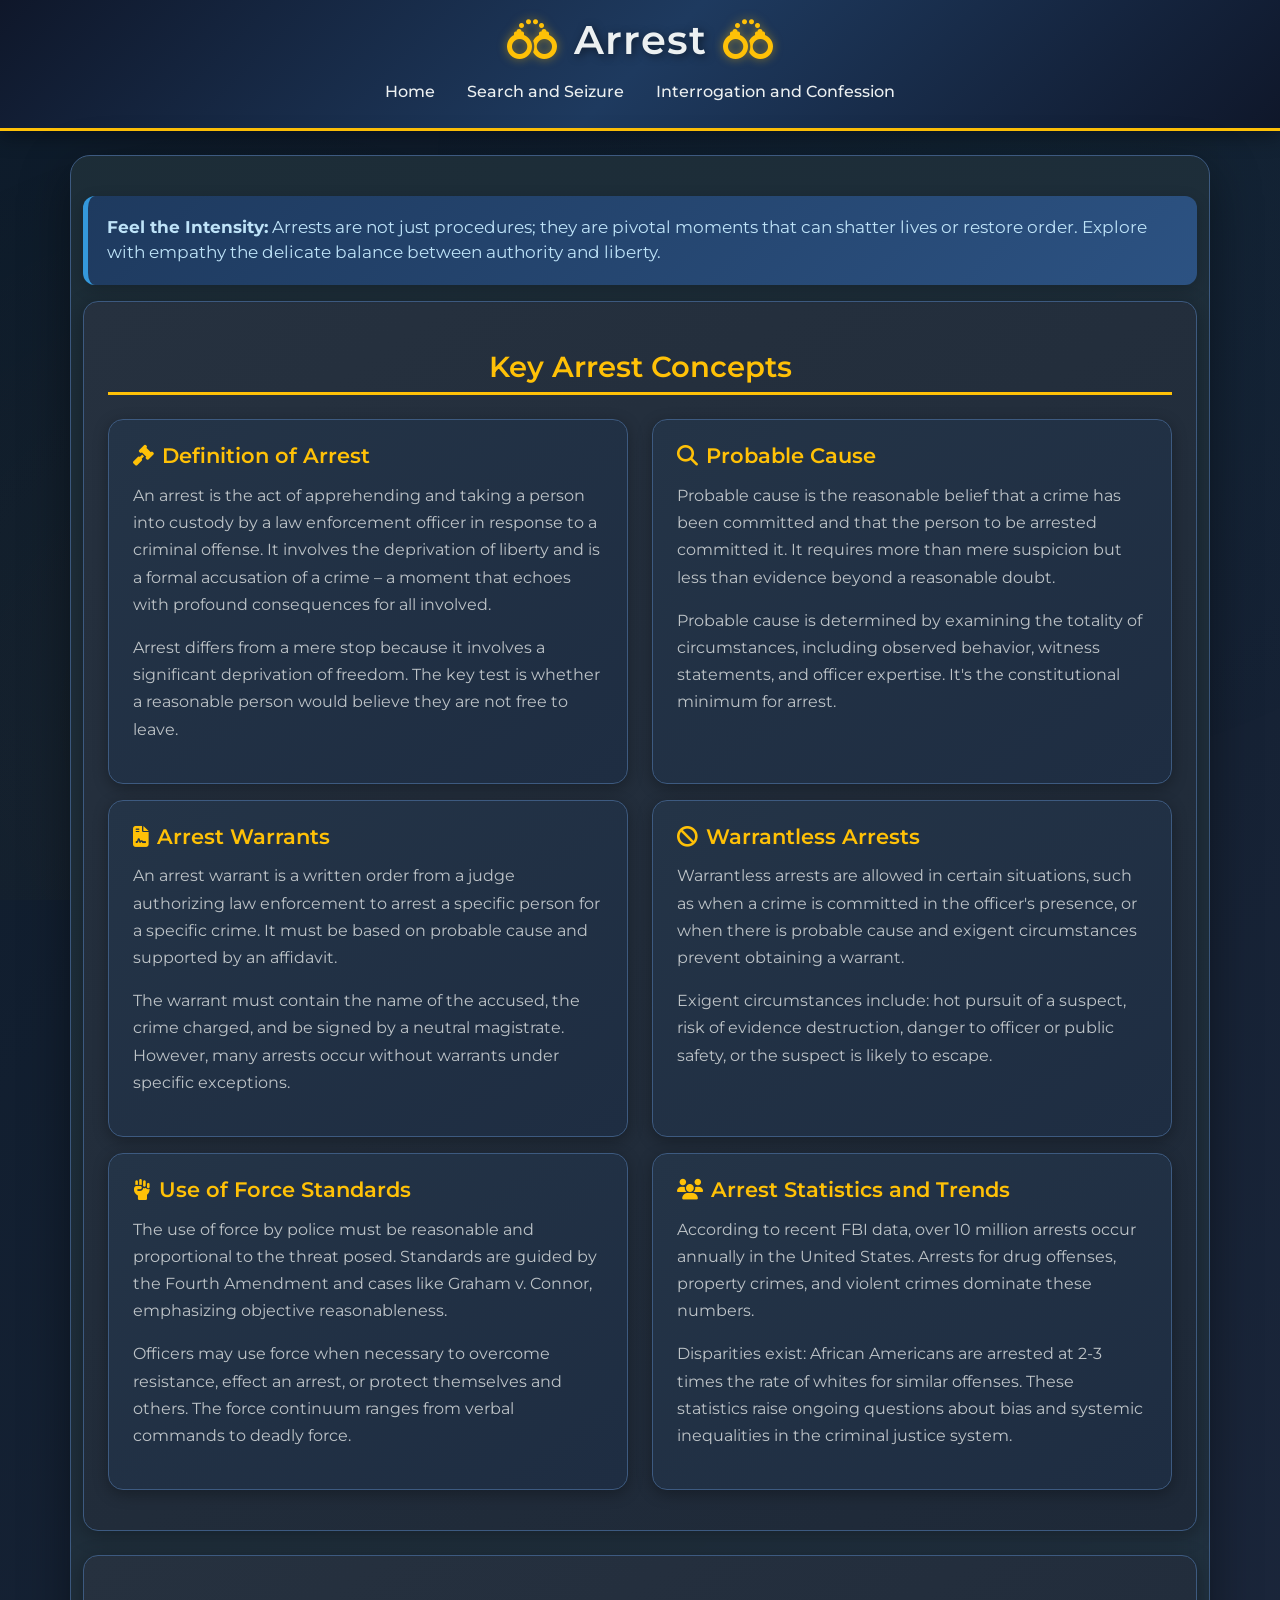
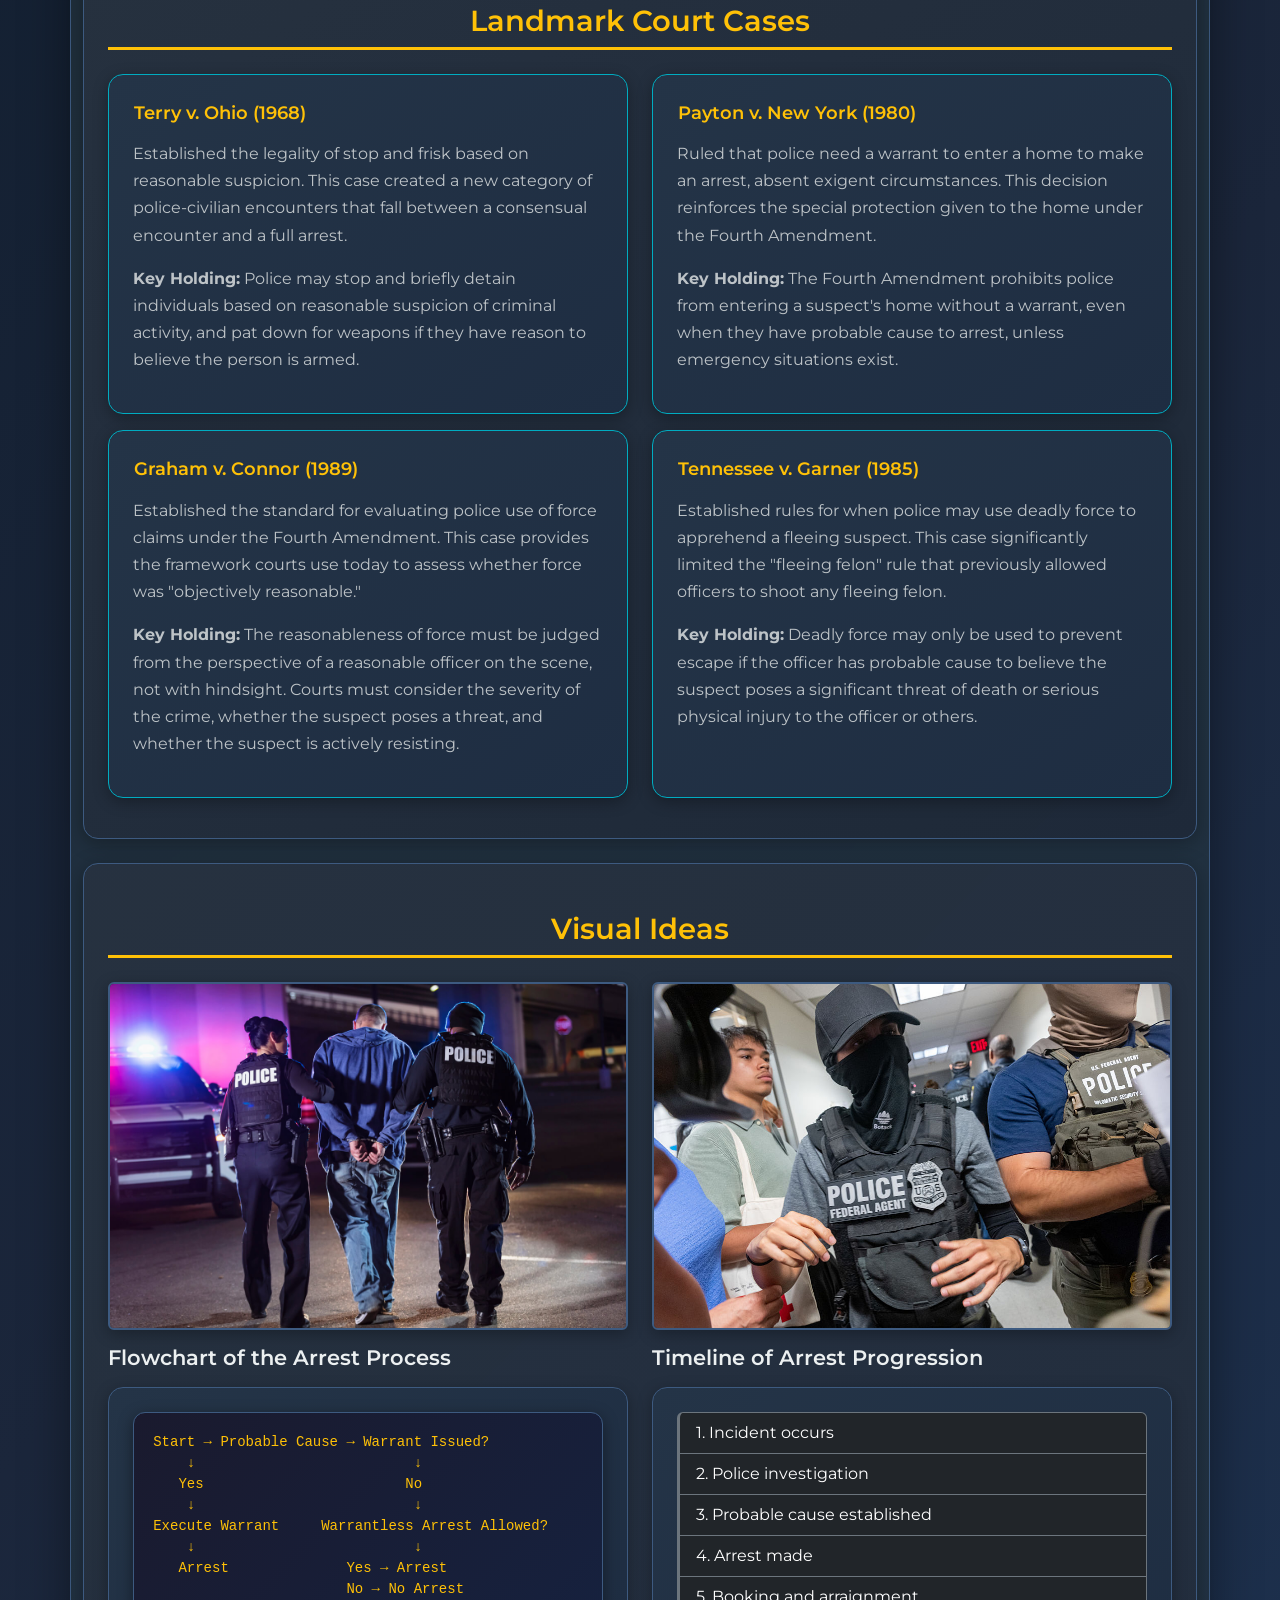
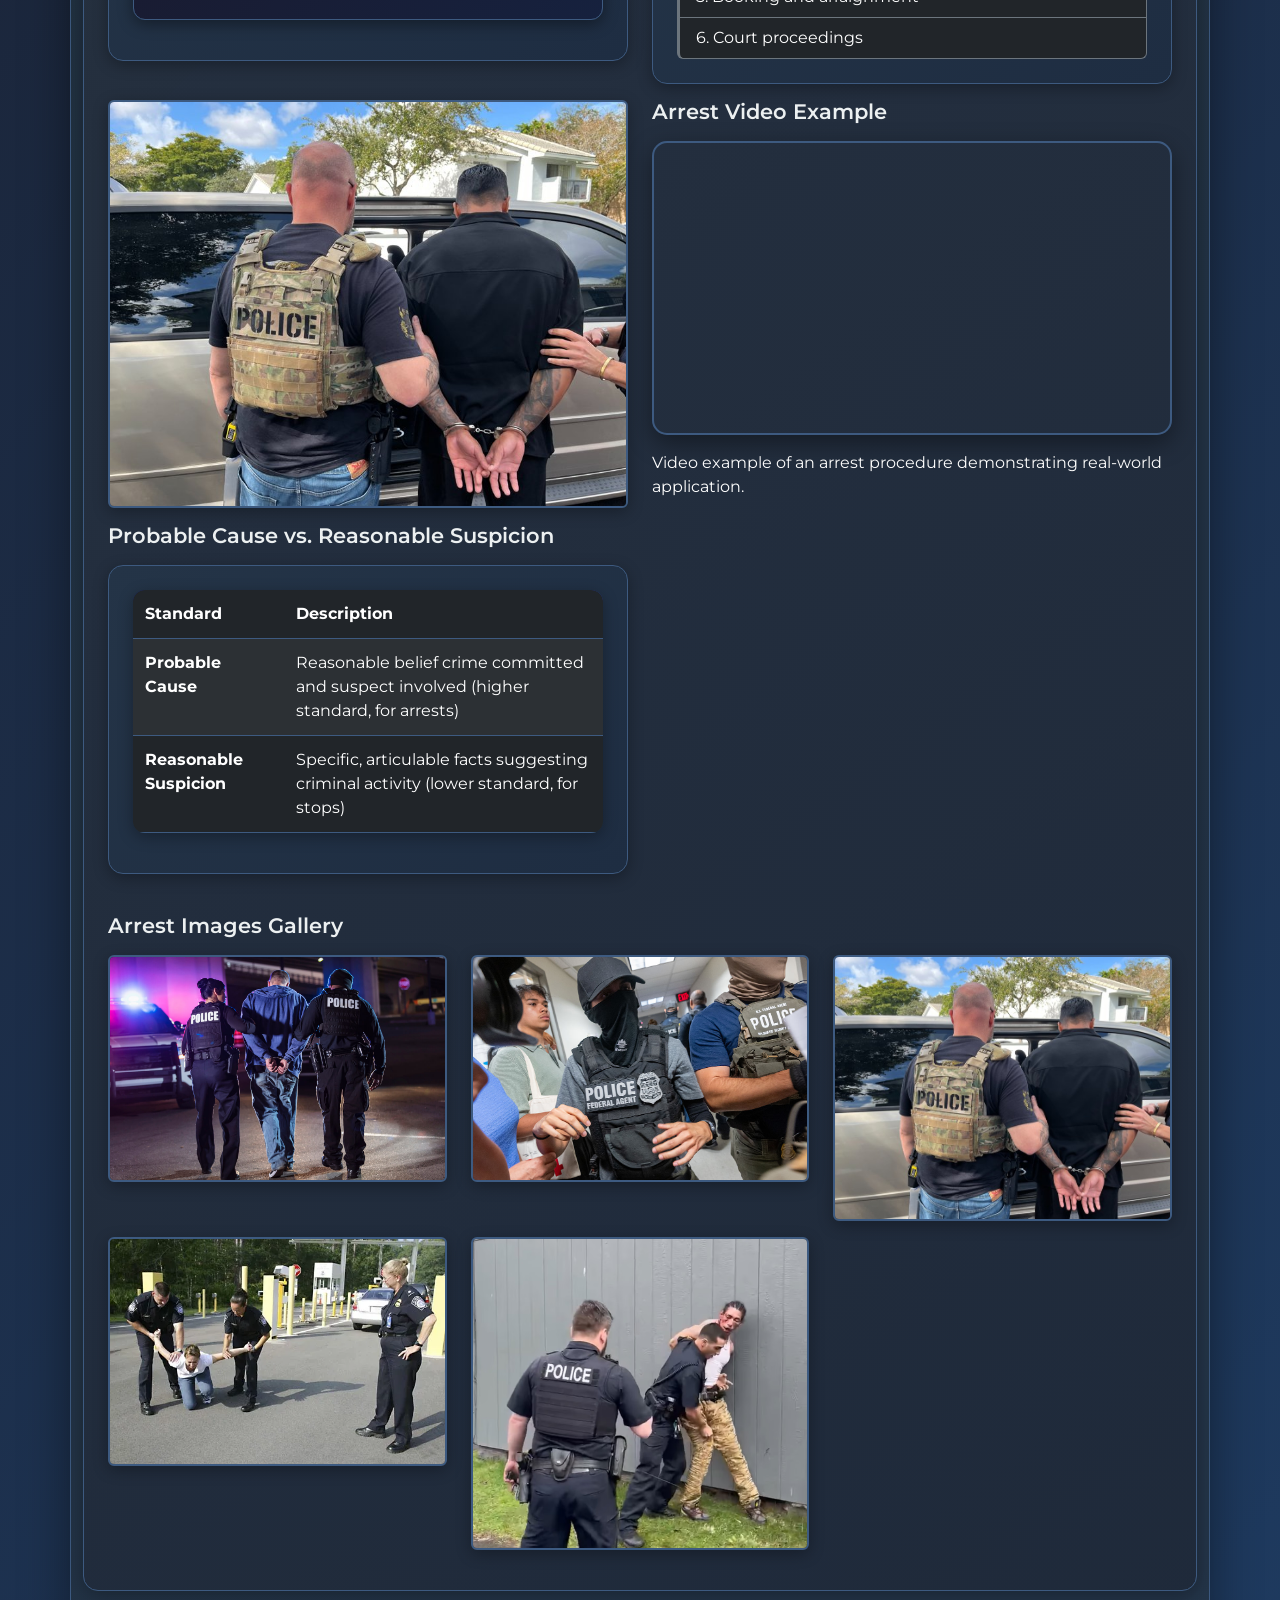
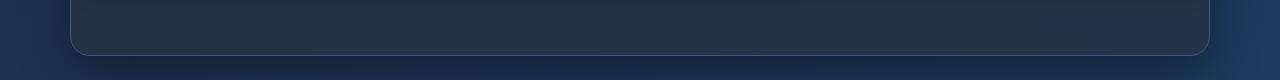
==== commit 19c52919: "Took out the main button in the nave bar" ====
--- a/aresst.html
+++ b/aresst.html
@@ -14,7 +14,6 @@
             <h1 class="text-center"><i class="fas fa-handcuffs me-3"></i>Arrest<i class="fas fa-handcuffs ms-3"></i></h1>
             <nav>
                 <ul class="nav justify-content-center">
-                    <li class="nav-item"><a class="nav-link text-white" href="index.html">Main</a></li>
                     <li class="nav-item"><a class="nav-link text-white" href="Home.html">Home</a></li>
                     <li class="nav-item"><a class="nav-link text-white" href="SAS.html">Search and Seizure</a></li>
                     <li class="nav-item"><a class="nav-link text-white" href="confession.html">Interrogation and Confession</a></li>
--- a/style.css
+++ b/style.css
@@ -1,23 +1,107 @@
 /* Import Google Fonts */
 @import url('https://fonts.googleapis.com/css2?family=Montserrat:wght@300;400;500;600;700&display=swap');
 
-/* Custom styles for Criminal Justice Education site - Gloomy Theme */
+/* Custom styles for Criminal Justice Education site - Justice Theme */
+/* Color Scheme: Deep Navy, Gold, Teal, and Slate */
+
+:root {
+    --primary-navy: #1a237e;
+    --primary-blue: #283593;
+    --secondary-gold: #ffc107;
+    --secondary-amber: #ffb300;
+    --accent-teal: #009688;
+    --accent-cyan: #00acc1;
+    --dark-slate: #1e2a38;
+    --slate-gray: #2c3e50;
+    --light-slate: #34495e;
+    --text-light: #ecf0f1;
+    --text-muted: #bdc3c7;
+    --card-bg: #243447;
+    --card-border: #3d5a80;
+    --success-green: #27ae60;
+    --warning-orange: #e67e22;
+    --danger-red: #e74c3c;
+    --info-blue: #3498db;
+}
+
+* {
+    margin: 0;
+    padding: 0;
+    box-sizing: border-box;
+}
+
 body {
     font-family: 'Montserrat', sans-serif;
-    background: linear-gradient(135deg, #1a1a1a 0%, #2c2c2c 100%);
+    background: linear-gradient(135deg, #0d1b2a 0%, #1b263b 50%, #1e3a5f 100%);
     min-height: 100vh;
-    color: #e0e0e0;
-}
-
+    color: var(--text-light);
+}
+
+/* Header Styles */
 header {
-    background: linear-gradient(135deg, #0d0d0d 0%, #1f1f1f 100%);
-    box-shadow: 0 4px 6px rgba(0, 0, 0, 0.5);
-    border-bottom: 2px solid #444;
-}
-
+    background: linear-gradient(135deg, #0f172a 0%, #1e3a5f 50%, #0f172a 100%);
+    box-shadow: 0 4px 20px rgba(0, 0, 0, 0.4);
+    border-bottom: 3px solid var(--secondary-gold);
+}
+
+header h1 {
+    color: var(--text-light);
+    text-shadow: 2px 2px 8px rgba(0, 0, 0, 0.5);
+    letter-spacing: 1px;
+}
+
+header .fas {
+    color: var(--secondary-gold) !important;
+    text-shadow: 0 0 10px rgba(255, 193, 7, 0.5);
+}
+
+/* Navigation */
+.nav-link {
+    color: var(--text-light) !important;
+    font-weight: 500;
+    transition: all 0.3s ease;
+    position: relative;
+    padding: 0.5rem 1rem;
+    border-radius: 5px;
+}
+
+.nav-link:hover {
+    color: var(--secondary-gold) !important;
+    background: rgba(255, 193, 7, 0.1);
+    transform: translateY(-2px);
+}
+
+.nav-link::after {
+    content: '';
+    position: absolute;
+    bottom: 0;
+    left: 50%;
+    width: 0;
+    height: 2px;
+    background: var(--secondary-gold);
+    transition: all 0.3s ease;
+    transform: translateX(-50%);
+}
+
+.nav-link:hover::after {
+    width: 80%;
+}
+
+/* Main Container */
+main {
+    background: linear-gradient(145deg, rgba(30, 46, 56, 0.95), rgba(36, 52, 71, 0.95));
+    border-radius: 20px;
+    box-shadow: 0 15px 50px rgba(0, 0, 0, 0.4);
+    backdrop-filter: blur(10px);
+    margin: 2rem auto;
+    padding: 2.5rem;
+    border: 1px solid var(--card-border);
+}
+
+/* Headings */
 h1, h2, h3 {
     font-weight: 600;
-    color: #c0c0c0;
+    color: var(--text-light);
 }
 
 h1 {
@@ -26,156 +110,249 @@
 }
 
 h2 {
-    color: #a0a0a0;
-    border-bottom: 3px solid #666;
+    color: var(--secondary-gold);
+    border-bottom: 3px solid var(--secondary-gold);
     padding-bottom: 0.5rem;
-    margin-top: 2rem;
-}
-
-main {
-    background: rgba(30, 30, 30, 0.9);
+    margin-top: 1.5rem;
+    margin-bottom: 1.5rem;
+    font-size: 1.8rem;
+    display: inline-block;
+}
+
+h2.text-center {
+    display: block;
+    width: 100%;
+    border-bottom: 3px solid var(--secondary-gold);
+    padding-bottom: 0.5rem;
+    margin-bottom: 2rem;
+}
+
+h3 {
+    color: var(--text-light);
+    font-size: 1.3rem;
+    margin-bottom: 1rem;
+}
+
+h3 .fas {
+    color: var(--secondary-gold);
+}
+
+/* Cards */
+.card {
+    background: linear-gradient(145deg, var(--card-bg), #1e2d42);
+    border: 1px solid var(--card-border);
     border-radius: 15px;
-    box-shadow: 0 8px 32px rgba(0, 0, 0, 0.5);
-    backdrop-filter: blur(10px);
-    margin: 2rem auto;
-    padding: 2rem;
-    border: 1px solid #444;
-}
-
+    box-shadow: 0 4px 15px rgba(0, 0, 0, 0.3);
+    transition: all 0.3s ease;
+    overflow: hidden;
+}
+
+.card:hover {
+    transform: translateY(-5px);
+    box-shadow: 0 8px 30px rgba(0, 0, 0, 0.4);
+    border-color: var(--secondary-gold);
+}
+
+.card-body {
+    padding: 1.5rem;
+}
+
+.card h3 {
+    color: var(--secondary-gold);
+    font-weight: 600;
+    margin-bottom: 0.8rem;
+}
+
+.card p {
+    color: var(--text-muted);
+    line-height: 1.7;
+}
+
+/* Card Border Colors */
+.border-primary {
+    border-color: var(--accent-cyan) !important;
+}
+
+.border-warning {
+    border-color: var(--warning-orange) !important;
+}
+
+.border-danger {
+    border-color: var(--danger-red) !important;
+}
+
+/* Alert Boxes */
+.alert {
+    border-radius: 12px;
+    padding: 1.2rem;
+    font-size: 1.05rem;
+    border: none;
+    box-shadow: 0 4px 15px rgba(0, 0, 0, 0.2);
+}
+
+.alert-info {
+    background: linear-gradient(135deg, #1e3a5f, #2c5282);
+    color: #bee3f8;
+    border-left: 5px solid var(--info-blue);
+}
+
+.alert-warning {
+    background: linear-gradient(135deg, #744210, #975a16);
+    color: #feebc8;
+    border-left: 5px solid var(--warning-orange);
+}
+
+.alert-danger {
+    background: linear-gradient(135deg, #742a2a, #9b2c2c);
+    color: #feb2b2;
+    border-left: 5px solid var(--danger-red);
+}
+
+/* Buttons */
+.btn-link {
+    color: var(--secondary-gold) !important;
+    font-weight: 600;
+    text-decoration: none;
+    transition: all 0.3s ease;
+    font-size: 1.1rem;
+}
+
+.btn-link:hover {
+    color: var(--secondary-amber) !important;
+    text-decoration: none;
+    transform: scale(1.02);
+}
+
+/* Tables */
+.table {
+    background: rgba(30, 46, 56, 0.9);
+    color: var(--text-light);
+    border-radius: 12px;
+    overflow: hidden;
+    box-shadow: 0 4px 15px rgba(0, 0, 0, 0.3);
+}
+
+.table thead {
+    background: linear-gradient(135deg, var(--primary-navy), var(--primary-blue));
+    color: var(--secondary-gold);
+}
+
+.table th, .table td {
+    border-color: var(--card-border);
+    padding: 0.75rem;
+}
+
+.table-striped tbody tr:nth-of-type(odd) {
+    background-color: rgba(255, 193, 7, 0.05);
+}
+
+.table-dark {
+    background: rgba(30, 46, 56, 0.95);
+}
+
+/* Lists */
+.list-group-item {
+    background: transparent;
+    color: var(--text-muted);
+    border-color: var(--card-border);
+}
+
+.list-group-numbered .list-group-item {
+    border-left: 3px solid var(--secondary-gold);
+}
+
+/* Pre/Code */
+pre {
+    background: linear-gradient(135deg, #1a1a2e, #16213e);
+    color: var(--secondary-gold);
+    padding: 1.2rem;
+    border-radius: 12px;
+    font-family: 'Courier New', monospace;
+    box-shadow: 0 4px 15px rgba(0, 0, 0, 0.4);
+    border: 1px solid var(--card-border);
+}
+
+.text-warning {
+    color: var(--secondary-gold) !important;
+}
+
+/* Modals */
+.modal-content {
+    background: linear-gradient(145deg, var(--card-bg), #1e2d42);
+    color: var(--text-light);
+    border: 1px solid var(--card-border);
+    border-radius: 20px;
+    box-shadow: 0 15px 50px rgba(0, 0, 0, 0.5);
+}
+
+.modal-header {
+    border-radius: 20px 20px 0 0 !important;
+    padding: 1.2rem;
+}
+
+.modal-header.bg-primary {
+    background: linear-gradient(135deg, var(--accent-cyan), var(--accent-teal));
+    color: white;
+}
+
+.modal-header.bg-danger {
+    background: linear-gradient(135deg, #c0392b, #e74c3c);
+    color: white;
+}
+
+.modal-body {
+    background: linear-gradient(145deg, #1e2d42, #243447);
+    padding: 1.5rem;
+    color: var(--text-muted);
+}
+
+.modal-body strong {
+    color: var(--secondary-gold);
+}
+
+.btn-close {
+    filter: invert(1);
+}
+
+/* Video Container */
+.ratio {
+    border-radius: 15px;
+    overflow: hidden;
+    box-shadow: 0 8px 25px rgba(0, 0, 0, 0.4);
+    border: 2px solid var(--card-border);
+}
+
+/* Images */
+.img-fluid {
+    border-radius: 12px;
+    box-shadow: 0 4px 15px rgba(0, 0, 0, 0.3);
+    transition: all 0.3s ease;
+    border: 2px solid var(--card-border);
+}
+
+.img-fluid:hover {
+    transform: scale(1.02);
+    box-shadow: 0 8px 30px rgba(0, 0, 0, 0.5);
+    border-color: var(--secondary-gold);
+}
+
+/* Section Styles */
 section {
     margin-bottom: 2rem;
     padding: 1.5rem;
-    background: rgba(40, 40, 40, 0.8);
-    border-radius: 10px;
-    box-shadow: 0 2px 10px rgba(0, 0, 0, 0.3);
-    transition: transform 0.3s ease, box-shadow 0.3s ease;
-    border: 1px solid #555;
+    background: linear-gradient(145deg, rgba(40, 50, 65, 0.8), rgba(30, 40, 55, 0.8));
+    border-radius: 15px;
+    box-shadow: 0 4px 20px rgba(0, 0, 0, 0.3);
+    transition: all 0.3s ease;
+    border: 1px solid var(--card-border);
 }
 
 section:hover {
-    transform: translateY(-5px);
-    box-shadow: 0 4px 20px rgba(0, 0, 0, 0.5);
-}
-
-p, li {
-    color: #d0d0d0;
-}
-
-.alert {
-    background: rgba(50, 50, 50, 0.9);
-    border: 1px solid #666;
-    color: #e0e0e0;
-}
-
-.table {
-    background: rgba(30, 30, 30, 0.9);
-    color: #e0e0e0;
-    border-radius: 8px;
-    overflow: hidden;
-    box-shadow: 0 2px 10px rgba(0, 0, 0, 0.3);
-}
-
-.table th, .table td {
-    border-color: #555;
-}
-
-.nav-link {
-    color: #c0c0c0 !important;
-}
-
-.nav-link:hover {
-    color: #ffffff !important;
-}
-
-.blockquote {
-    border-left: 5px solid #666;
-    color: #b0b0b0;
-}
-
-.blockquote-footer {
-    color: #888;
-}
-
-.btn-link {
-    color: #a0a0a0;
-    font-weight: 500;
-    text-decoration: none;
-    transition: color 0.3s ease;
-}
-
-.btn-link:hover {
-    color: #ffffff;
-    text-decoration: underline;
-}
-
-.modal-content {
-    background: #2a2a2a;
-    color: #e0e0e0;
-    border: 1px solid #555;
-}
-
-.modal-header {
-    border-bottom: 1px solid #555;
-}
-
-.modal-body {
-    color: #d0d0d0;
-}
-
-pre {
-    background: linear-gradient(135deg, #333 0%, #555 100%);
-    color: #e0e0e0;
-    padding: 1rem;
-    border-radius: 8px;
-    font-family: 'Courier New', monospace;
-    box-shadow: 0 4px 15px rgba(0, 0, 0, 0.5);
-}
-
-.modal-content {
-    border-radius: 15px;
-    border: none;
-    box-shadow: 0 10px 40px rgba(0, 0, 0, 0.2);
-}
-
-.modal-header {
-    background: linear-gradient(135deg, #3498db 0%, #2980b9 100%);
-    color: white;
-    border-radius: 15px 15px 0 0;
-}
-
-.modal-body {
-    background: #f8f9fa;
-    padding: 2rem;
-}
-
-.ratio {
-    border-radius: 10px;
-    overflow: hidden;
-    box-shadow: 0 4px 15px rgba(0, 0, 0, 0.2);
-}
-
-/* Add some justice-themed icons */
-section::before {
-    content: "\f24e"; /* fa-balance-scale */
-    font-family: "Font Awesome 6 Free";
-    font-weight: 900;
-    font-size: 1.5rem;
-    display: block;
-    text-align: center;
-    margin-bottom: 1rem;
-    color: #3498db;
-    opacity: 0.7;
-}
-
-/* Different icons for different sections */
-section:nth-child(1)::before { content: "\f0e3"; } /* fa-handcuffs for arrest */
-section:nth-child(2)::before { content: "\f002"; } /* fa-search for search */
-section:nth-child(3)::before { content: "\f4da"; } /* fa-book for warrants */
-section:nth-child(4)::before { content: "\f06d"; } /* fa-fire-extinguisher for force */
-section:nth-child(5)::before { content: "\f0e3"; } /* fa-handcuffs for cases */
-section:nth-child(6)::before { content: "\f03d"; } /* fa-image for visuals */
-
-/* Add animations */
+    transform: translateY(-3px);
+    box-shadow: 0 6px 25px rgba(0, 0, 0, 0.4);
+}
+
+/* Animations */
 @keyframes fadeInUp {
     from {
         opacity: 0;
@@ -191,36 +368,31 @@
     animation: fadeInUp 0.6s ease-out;
 }
 
-/* Button hover effects */
-.btn-link {
-    position: relative;
-    overflow: hidden;
-}
-
-.btn-link::before {
-    content: '';
-    position: absolute;
-    bottom: 0;
-    left: 0;
-    width: 0;
-    height: 2px;
-    background: #3498db;
-    transition: width 0.3s ease;
-}
-
-.btn-link:hover::before {
-    width: 100%;
-}
-
-/* Card-like sections */
-section {
-    border-left: 5px solid #3498db;
-}
-
-/* Responsive adjustments */
+/* Scrollbar */
+::-webkit-scrollbar {
+    width: 10px;
+}
+
+::-webkit-scrollbar-track {
+    background: #1a1a2e;
+}
+
+::-webkit-scrollbar-thumb {
+    background: linear-gradient(135deg, var(--secondary-gold), var(--secondary-amber));
+    border-radius: 5px;
+}
+
+::-webkit-scrollbar-thumb:hover {
+    background: linear-gradient(135deg, var(--secondary-amber), var(--secondary-gold));
+}
+
+/* Responsive */
 @media (max-width: 768px) {
     h1 {
-        font-size: 2rem;
+        font-size: 1.8rem;
+    }
+    h2 {
+        font-size: 1.4rem;
     }
     main {
         margin: 1rem;
@@ -229,22 +401,40 @@
     section {
         padding: 1rem;
     }
-}
-
-/* Custom scrollbar */
-::-webkit-scrollbar {
-    width: 8px;
-}
-
-::-webkit-scrollbar-track {
-    background: #f1f1f1;
-}
-
-::-webkit-scrollbar-thumb {
-    background: #3498db;
-    border-radius: 4px;
-}
-
-::-webkit-scrollbar-thumb:hover {
-    background: #2980b9;
-}
+    .card-body {
+        padding: 1rem;
+    }
+}
+
+/* Custom text colors */
+p, li {
+    color: var(--text-muted);
+}
+
+/* Blockquote */
+.blockquote {
+    border-left: 5px solid var(--secondary-gold);
+    color: var(--text-muted);
+    background: rgba(255, 193, 7, 0.05);
+    padding: 1rem;
+    border-radius: 0 10px 10px 0;
+}
+
+.blockquote-footer {
+    color: var(--secondary-gold);
+}
+
+/* Background pattern overlay */
+body::before {
+    content: '';
+    position: fixed;
+    top: 0;
+    left: 0;
+    width: 100%;
+    height: 100%;
+    background-image: 
+        radial-gradient(circle at 20% 80%, rgba(255, 193, 7, 0.03) 0%, transparent 50%),
+        radial-gradient(circle at 80% 20%, rgba(0, 150, 136, 0.03) 0%, transparent 50%);
+    pointer-events: none;
+    z-index: -1;
+}
